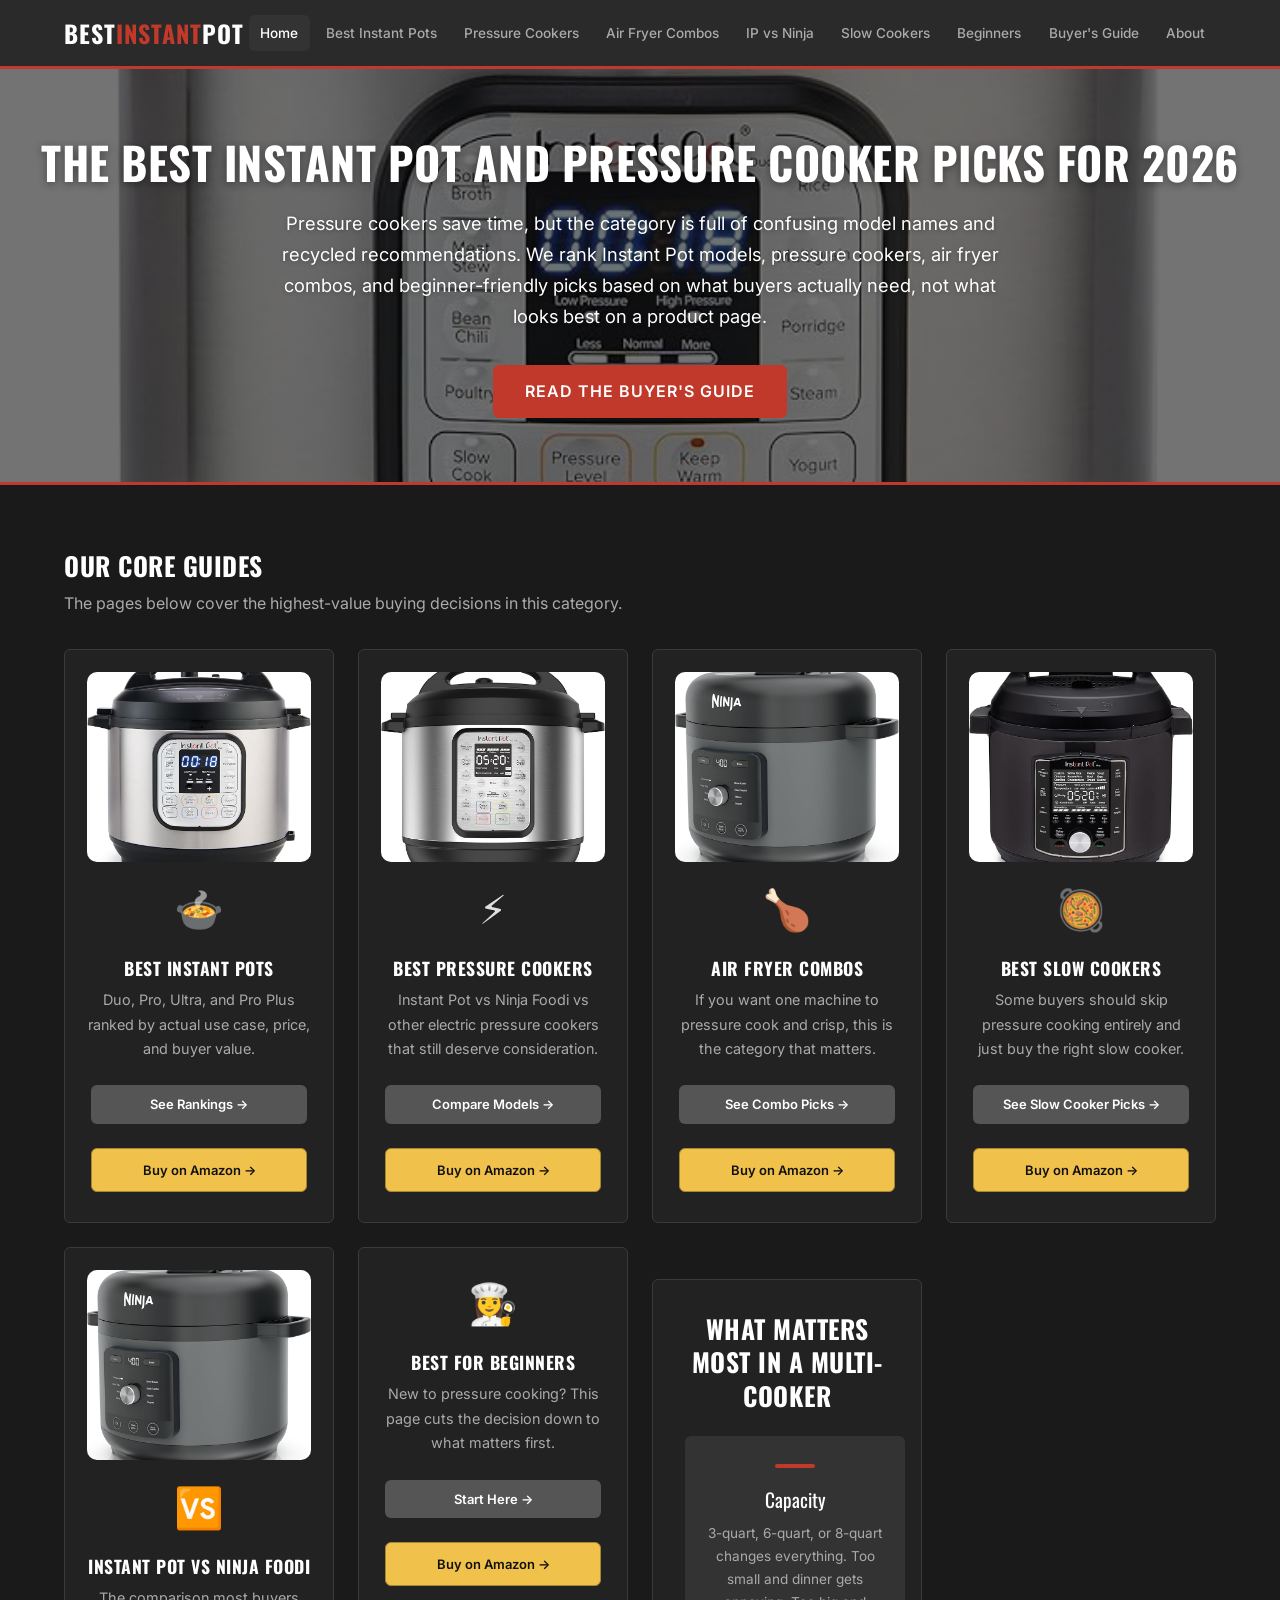
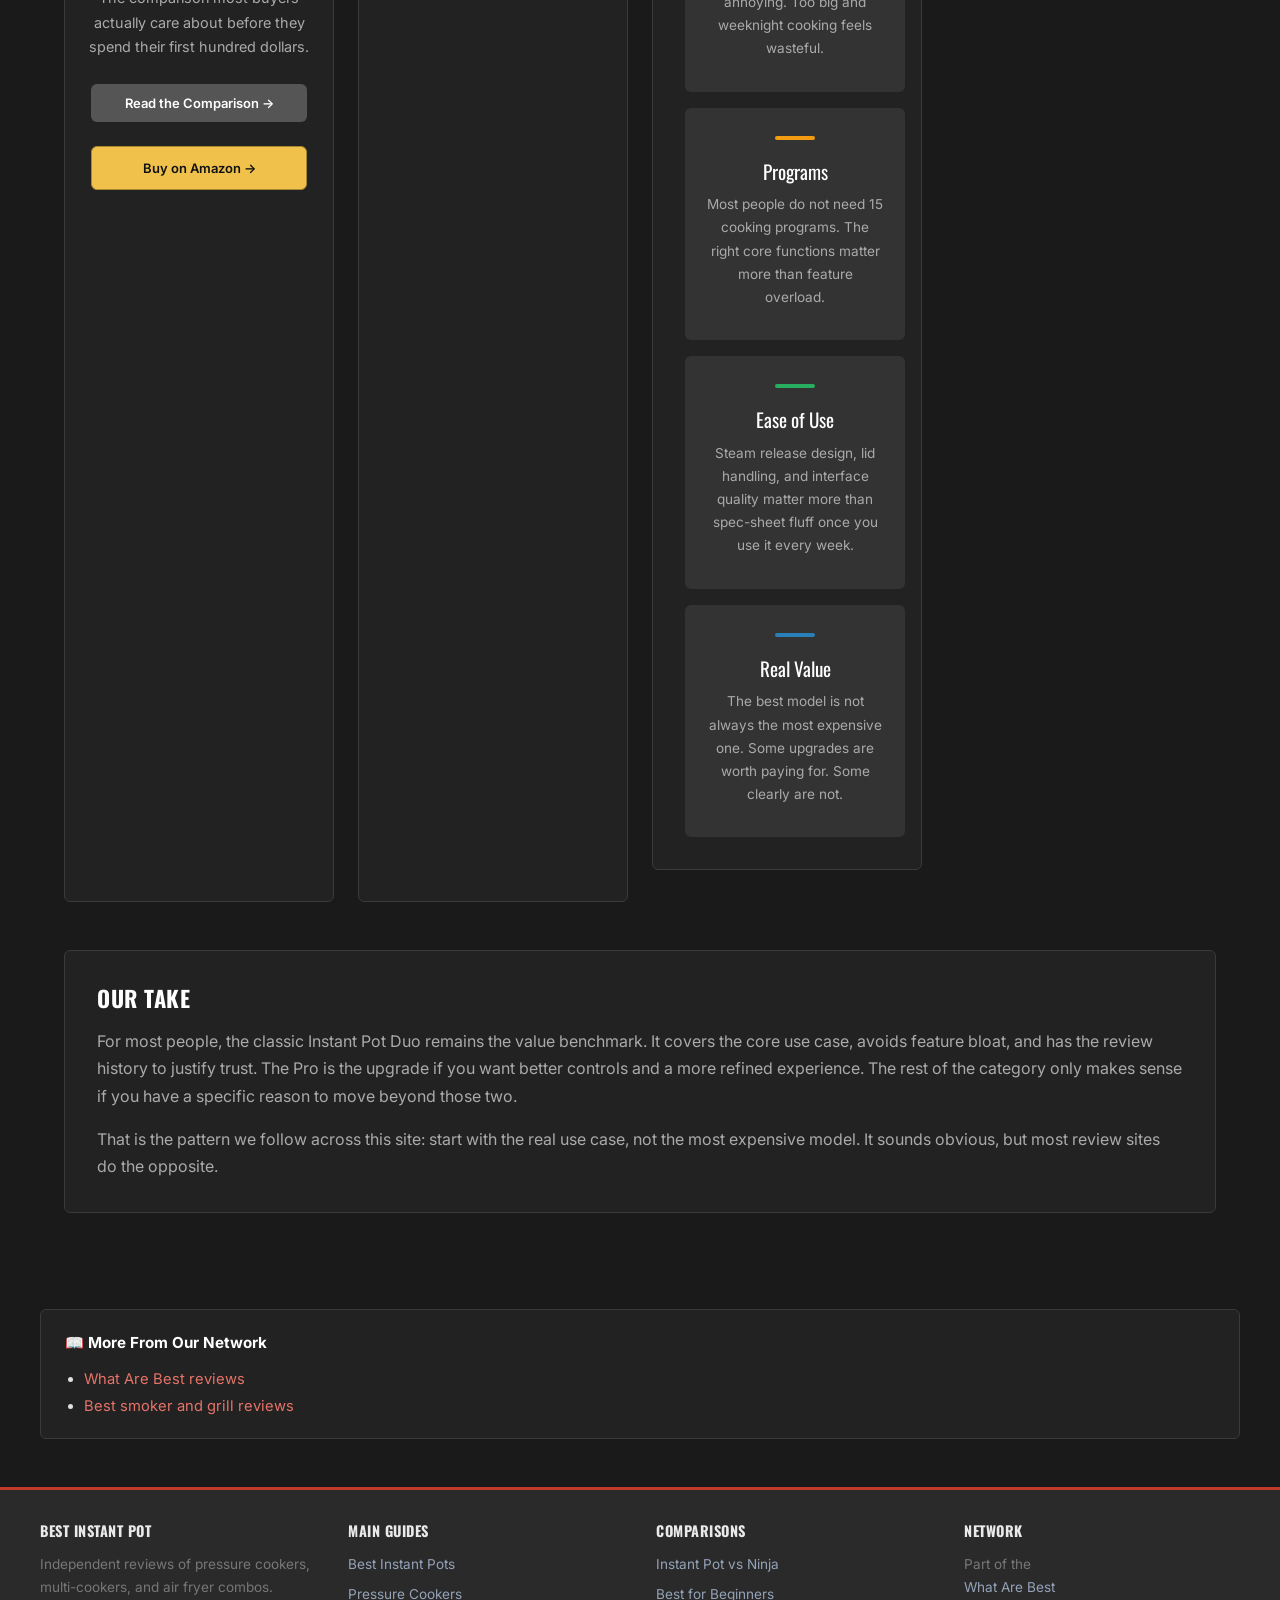
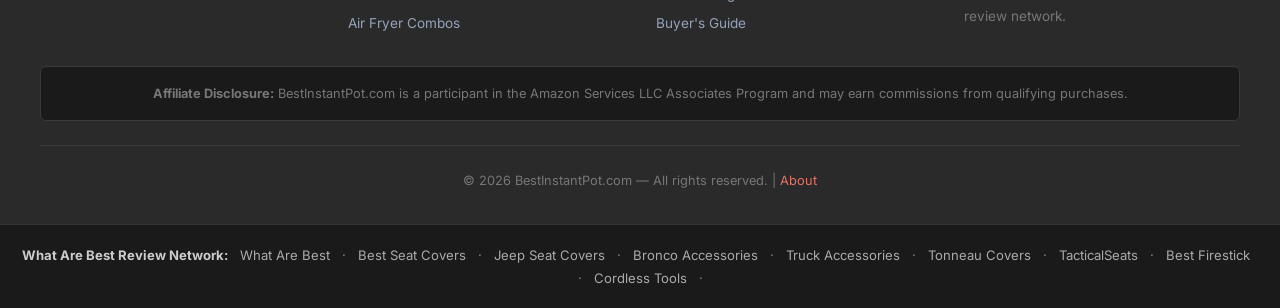
==== index.html @ 53dc8911 "Remove broken 404 product images - will re-add verified images" ====
<!DOCTYPE html>

<html lang="en">
<head>
<meta charset="utf-8"/>
<meta content="width=device-width,initial-scale=1.0" name="viewport"/>
<meta name="description" content="Best Instant Pots and multi-cookers ranked by size, features, and buyer fit. Duo, Pro, Ninja Foodi, air fryer combos, and beginner picks compared for 2026."/>
<title>Best Instant Pot 2026 — Multi-Cooker Rankings</title>
<link href="https://bestinstantpot.com/" rel="canonical"/>
<link href="https://fonts.googleapis.com" rel="preconnect"/>
<link href="https://fonts.googleapis.com/css2?family=Inter:wght@400;500;600;700&amp;family=Oswald:wght@400;500;600;700&amp;display=swap" rel="stylesheet"/>
<link href="css/style.css" rel="stylesheet"/>
<meta content="website" property="og:type"/>
<meta content="Best Instant Pot 2026 — Multi-Cooker Rankings" property="og:title"/>
<meta content="https://bestinstantpot.com/" property="og:url"/>
<meta content="bestinstantpot.com" property="og:site_name"/>
<meta content="Independent Instant Pot and pressure cooker reviews. Duo, Pro, Ultra, Ninja Foodi, air fryer combos, and beginner picks ranked with real buyer logic." property="og:description"/>
<meta content="summary" name="twitter:card"/>
<script type="application/ld+json">{"@context":"https://schema.org","@type":"WebSite","name":"Best Instant Pot","url":"https://bestinstantpot.com/","publisher":{"@type":"Organization","name":"What Are Best"},"description":"Independent Instant Pot and pressure cooker reviews and comparisons."}</script>
<style>
.cat-card img{width:100%;height:190px;object-fit:cover;border-radius:10px;margin-bottom:14px;display:block}
/* Buy Button Styles */
.buy-btn{display:inline-block;padding:12px 24px;border-radius:6px;font-weight:700;font-size:15px;text-decoration:none;text-align:center;transition:opacity .2s,transform .1s;margin:8px 4px;cursor:pointer}
.buy-btn:hover{opacity:.85;transform:translateY(-1px)}
.buy-btn-primary{background:#e8600a;color:#fff !important}
.buy-btn-amazon{background:#f0c14b;color:#111 !important;border:1px solid #a88734}
.buy-btn-store{background:#2563eb;color:#fff !important}
.buy-btn-bullstrap{background:#1a1a1a;color:#fff !important}
.card-buttons{display:flex;gap:8px;flex-wrap:wrap;margin-top:10px;align-items:center}
.card-buttons a{flex:1;min-width:120px;text-align:center;font-size:13px;padding:10px 12px}
</style><style>
/* === VISUAL OVERHAUL ENHANCEMENTS === */
html{scroll-behavior:smooth}
.hero{background:linear-gradient(rgba(0,0,0,0.55),rgba(0,0,0,0.55)),linear-gradient(135deg, #1a1a2e 0%, #16213e 100%) center/cover no-repeat!important;min-height:280px;display:flex;align-items:center;justify-content:center;flex-direction:column;color:#fff!important;position:relative}
.hero *{color:#fff!important}
.hero h1,.hero h2{text-shadow:0 2px 8px rgba(0,0,0,.4)}
.hero p{text-shadow:0 1px 4px rgba(0,0,0,.3)}
.stars{color:#F59E0B;font-size:1rem;letter-spacing:1px;margin-bottom:4px}
.stars .count{color:#64748b;font-size:.8rem;margin-left:4px;letter-spacing:0}
.pick-badge{display:inline-block;background:linear-gradient(135deg,#E8600A,#F59E0B);color:#fff;padding:4px 12px;border-radius:20px;font-size:.75rem;font-weight:700;text-transform:uppercase;letter-spacing:.5px;margin-bottom:8px}
.card,.cd{transition:transform .2s,box-shadow .2s!important}
.card:hover,.cd:hover{transform:translateY(-3px);box-shadow:0 8px 30px rgba(0,0,0,.12)!important}
.updated-badge{display:inline-block;background:#ECFDF5;color:#065F46;padding:4px 12px;border-radius:20px;font-size:.78rem;font-weight:600;margin:8px 0}
.back-to-top{position:fixed;bottom:24px;right:24px;background:#2563EB;color:#fff;width:44px;height:44px;border-radius:50%;display:flex;align-items:center;justify-content:center;font-size:1.2rem;text-decoration:none!important;box-shadow:0 4px 12px rgba(37,99,235,.4);opacity:0;transition:opacity .3s;z-index:999}
.back-to-top.visible{opacity:1}
header,nav{transition:box-shadow .3s}
header.scrolled,nav.scrolled{box-shadow:0 2px 20px rgba(0,0,0,.1)!important}
.footer-grid{display:grid;grid-template-columns:repeat(auto-fit,minmax(200px,1fr));gap:24px;text-align:left;margin-bottom:24px}
.footer-col h4{font-size:.9rem;margin-bottom:12px;opacity:.9}
.footer-col a{display:block;color:#94A3B8;font-size:.85rem;margin-bottom:6px;text-decoration:none}
.footer-col a:hover{color:#fff}
</style>
</head>
<body>
<header class="site-header">
<div class="header-inner">
<a class="logo" href="index.html">BEST<span>INSTANT</span>POT</a>
<button aria-expanded="false" aria-label="Toggle navigation" class="nav-toggle">☰</button>
<nav class="main-nav" role="navigation">
<ul>
<li><a href="index.html">Home</a></li>
<li><a href="best-instant-pots.html">Best Instant Pots</a></li>
<li><a href="best-pressure-cookers.html">Pressure Cookers</a></li>
<li><a href="instant-pot-air-fryer-combos.html">Air Fryer Combos</a></li>
<li><a href="instant-pot-vs-ninja-foodi.html">IP vs Ninja</a></li>
<li><a href="best-slow-cookers.html">Slow Cookers</a></li>
<li><a href="best-for-beginners.html">Beginners</a></li>
<li><a href="buyers-guide.html">Buyer's Guide</a></li>
<li><a href="about.html">About</a></li>
</ul>
</nav>
</div>
</header>
<section class="hero" style="background:linear-gradient(rgba(0,0,0,0.55),rgba(0,0,0,0.55)),url('images/instantpot-hero.jpg') center/cover no-repeat!important;">
<h1>The Best <span>Instant Pot</span> and Pressure Cooker Picks for 2026</h1>
<p>Pressure cookers save time, but the category is full of confusing model names and recycled recommendations. We rank Instant Pot models, pressure cookers, air fryer combos, and beginner-friendly picks based on what buyers actually need, not what looks best on a product page.</p>
<a class="hero-cta" href="buyers-guide.html">Read the Buyer's Guide</a>
</section>
<div class="container">
<h2 style="color:var(--white);margin:2rem 0 .5rem;font-family:var(--font-heading);text-transform:uppercase;font-size:1.6rem">Our Core Guides</h2>
<p style="color:var(--text-secondary);margin-bottom:1.5rem">The pages below cover the highest-value buying decisions in this category.</p>
<div class="category-grid">
<div class="cat-card">
<img src="images/instant-pot.jpg" alt="Instant Pot multi-cooker for comparing the best Instant Pot models" loading="lazy">
<div class="icon">🍲</div>
<h3>Best Instant Pots</h3>
<p>Duo, Pro, Ultra, and Pro Plus ranked by actual use case, price, and buyer value.</p>
<div class="card-buttons"><a class="buy-btn buy-btn-store" href="best-instant-pots.html" style="background:#555;font-size:13px;padding:8px 12px">See Rankings →</a><a class="buy-btn buy-btn-amazon" href="https://www.amazon.com/s?k=Best+Instant+Pots&amp;tag=brazenprodu01-20" rel="nofollow noopener" target="_blank">Buy on Amazon →</a></div>
</div>
<div class="cat-card">
<img src="images/pressure-cooker.jpg" alt="Electric pressure cooker options beyond the standard Instant Pot lineup" loading="lazy">
<div class="icon">⚡</div>
<h3>Best Pressure Cookers</h3>
<p>Instant Pot vs Ninja Foodi vs other electric pressure cookers that still deserve consideration.</p>
<div class="card-buttons"><a class="buy-btn buy-btn-store" href="best-pressure-cookers.html" style="background:#555;font-size:13px;padding:8px 12px">Compare Models →</a><a class="buy-btn buy-btn-amazon" href="https://www.amazon.com/s?k=Best+Pressure+Cookers&amp;tag=brazenprodu01-20" rel="nofollow noopener" target="_blank">Buy on Amazon →</a></div>
</div>
<div class="cat-card">
<img src="images/kitchen-comparison.jpg" alt="Air fryer and pressure cooker combo appliance in a home kitchen" loading="lazy">
<div class="icon">🍗</div>
<h3>Air Fryer Combos</h3>
<p>If you want one machine to pressure cook and crisp, this is the category that matters.</p>
<div class="card-buttons"><a class="buy-btn buy-btn-store" href="instant-pot-air-fryer-combos.html" style="background:#555;font-size:13px;padding:8px 12px">See Combo Picks →</a><a class="buy-btn buy-btn-amazon" href="https://www.amazon.com/s?k=Air+Fryer+Combos&amp;tag=brazenprodu01-20" rel="nofollow noopener" target="_blank">Buy on Amazon →</a></div>
</div>
<div class="cat-card">
<img src="images/slow-cooker.jpg" alt="Slow cooker for buyers comparing crock pots and multi-cookers" loading="lazy">
<div class="icon">🥘</div>
<h3>Best Slow Cookers</h3>
<p>Some buyers should skip pressure cooking entirely and just buy the right slow cooker.</p>
<div class="card-buttons"><a class="buy-btn buy-btn-store" href="best-slow-cookers.html" style="background:#555;font-size:13px;padding:8px 12px">See Slow Cooker Picks →</a><a class="buy-btn buy-btn-amazon" href="https://www.amazon.com/s?k=Best+Slow+Cookers&amp;tag=brazenprodu01-20" rel="nofollow noopener" target="_blank">Buy on Amazon →</a></div>
</div>
<div class="cat-card">
<img src="images/kitchen-comparison.jpg" alt="Instant Pot vs Ninja Foodi comparison for first-time multi-cooker buyers" loading="lazy">
<div class="icon">🆚</div>
<h3>Instant Pot vs Ninja Foodi</h3>
<p>The comparison most buyers actually care about before they spend their first hundred dollars.</p>
<div class="card-buttons"><a class="buy-btn buy-btn-store" href="instant-pot-vs-ninja-foodi.html" style="background:#555;font-size:13px;padding:8px 12px">Read the Comparison →</a><a class="buy-btn buy-btn-amazon" href="https://www.amazon.com/dp/B07S85TPLG?tag=brazenprodu01-20" rel="nofollow noopener" target="_blank">Buy on Amazon →</a></div>
</div>
<div class="cat-card">
<div class="icon">👩‍🍳</div>
<h3>Best for Beginners</h3>
<p>New to pressure cooking? This page cuts the decision down to what matters first.</p>
<div class="card-buttons"><a class="buy-btn buy-btn-store" href="best-for-beginners.html" style="background:#555;font-size:13px;padding:8px 12px">Start Here →</a><a class="buy-btn buy-btn-amazon" href="https://www.amazon.com/s?k=Best+for+Beginners&amp;tag=brazenprodu01-20" rel="nofollow noopener" target="_blank">Buy on Amazon →</a></div>
</div>

<section class="brand-section">
<h2 style="color:var(--white);text-align:center;margin-bottom:1.5rem;font-size:1.6rem">What Matters Most in a Multi-Cooker</h2>
<div class="brand-grid">
<div class="brand-card">
<div class="brand-color" style="background:#c0392b"></div>
<div class="brand-name">Capacity</div>
<p>3-quart, 6-quart, or 8-quart changes everything. Too small and dinner gets annoying. Too big and weeknight cooking feels wasteful.</p>
<div class="card-buttons"></div></div>
<div class="brand-card">
<div class="brand-color" style="background:#f39c12"></div>
<div class="brand-name">Programs</div>
<p>Most people do not need 15 cooking programs. The right core functions matter more than feature overload.</p>
<div class="card-buttons"></div></div>
<div class="brand-card">
<div class="brand-color" style="background:#27ae60"></div>
<div class="brand-name">Ease of Use</div>
<p>Steam release design, lid handling, and interface quality matter more than spec-sheet fluff once you use it every week.</p>
<div class="card-buttons"></div></div>
<div class="brand-card">
<div class="brand-color" style="background:#2980b9"></div>
<div class="brand-name">Real Value</div>
<p>The best model is not always the most expensive one. Some upgrades are worth paying for. Some clearly are not.</p>
<div class="card-buttons"></div></div>
</div>
</section></div>
<section class="brand-section" style="margin-top:3rem">
<h2 style="color:var(--white);margin-bottom:1rem;font-size:1.4rem">Our Take</h2>
<p style="color:var(--text-secondary);margin-bottom:1rem">For most people, the classic Instant Pot Duo remains the value benchmark. It covers the core use case, avoids feature bloat, and has the review history to justify trust. The Pro is the upgrade if you want better controls and a more refined experience. The rest of the category only makes sense if you have a specific reason to move beyond those two.</p>
<p style="color:var(--text-secondary)">That is the pattern we follow across this site: start with the real use case, not the most expensive model. It sounds obvious, but most review sites do the opposite.</p>
</section>
</div>
<div class="cross-links-box">
<strong>📖 More From Our Network</strong>
<ul>
<li><a href="https://whatarebest.com">What Are Best reviews</a></li>
<li><a href="https://bestsmokergrill.com">Best smoker and grill reviews</a></li>
</ul>
</div>
<footer class="site-footer">
<div class="footer-inner">
<div class="footer-col">
<h4>Best Instant Pot</h4>
<p>Independent reviews of pressure cookers, multi-cookers, and air fryer combos.</p>
</div>
<div class="footer-col">
<h4>Main Guides</h4>
<ul>
<li><a href="best-instant-pots.html">Best Instant Pots</a></li>
<li><a href="best-pressure-cookers.html">Pressure Cookers</a></li>
<li><a href="instant-pot-air-fryer-combos.html">Air Fryer Combos</a></li>
</ul>
</div>
<div class="footer-col">
<h4>Comparisons</h4>
<ul>
<li><a href="instant-pot-vs-ninja-foodi.html">Instant Pot vs Ninja</a></li>
<li><a href="best-for-beginners.html">Best for Beginners</a></li>
<li><a href="buyers-guide.html">Buyer's Guide</a></li>
</ul>
</div>
<div class="footer-col">
<h4>Network</h4>
<p>Part of the <a href="https://www.whatarebest.com" rel="noopener" target="_blank">What Are Best</a> review network.</p>
</div>
</div>
<div class="affiliate-disclosure">
<p><strong>Affiliate Disclosure:</strong> BestInstantPot.com is a participant in the Amazon Services LLC Associates Program and may earn commissions from qualifying purchases.</p>
</div>
<div class="footer-bottom">
<p>© 2026 BestInstantPot.com — All rights reserved. | <a href="about.html">About</a></p>
</div>
</footer>
<div class="network-links"><strong>What Are Best Review Network:</strong>
<a href="https://whatarebest.com">What Are Best</a> ·
  <a href="https://bestseatcover.com">Best Seat Covers</a> ·
  <a href="https://jeepseatcover.com">Jeep Seat Covers</a> ·
  <a href="https://bestbroncoaccessories.com">Bronco Accessories</a> ·
  <a href="https://besttruckaccessories.com">Truck Accessories</a> ·
  <a href="https://besttonneaucovers.com">Tonneau Covers</a> ·
  <a href="https://tacticalseats.com">TacticalSeats</a> ·
  <a href="https://bestfirestick.com">Best Firestick</a> ·
  <a href="https://bestcordlesstools.com">Cordless Tools</a> ·
</div>
<script src="js/main.js"></script>

<a href="#" class="back-to-top" id="btt" aria-label="Back to top">↑</a>
<script>
(function(){var b=document.getElementById('btt'),h=document.querySelector('header,nav');
window.addEventListener('scroll',function(){b.classList.toggle('visible',window.scrollY>400);if(h)h.classList.toggle('scrolled',window.scrollY>50)});
b.addEventListener('click',function(e){e.preventDefault();window.scrollTo({top:0,behavior:'smooth'})})})();
</script>

</body>
</html>
---- css/style.css ----
/* ===== RESET & BASE ===== */
*,*::before,*::after{box-sizing:border-box;margin:0;padding:0}
:root{
  --charcoal:#1a1a1a;
  --charcoal-light:#2a2a2a;
  --charcoal-mid:#333;
  --accent:#c0392b;
  --accent-dark:#a93226;
  --accent-light:#e57368;
  --accent-yellow:#f39c12;
  --text-primary:#e0e0e0;
  --text-secondary:#aaa;
  --text-muted:#777;
  --white:#fff;
  --border-color:#3a3a3a;
  --card-bg:#222;
  --font-main:'Inter',system-ui,-apple-system,sans-serif;
  --font-heading:'Oswald',system-ui,sans-serif;
  --max-width:1200px;
  --radius:6px;
}
html{scroll-behavior:smooth;font-size:16px}
body{font-family:var(--font-main);background:var(--charcoal);color:var(--text-primary);line-height:1.7;-webkit-font-smoothing:antialiased}
a{color:var(--accent-light);text-decoration:none;transition:color .2s}
a:hover{color:var(--accent-yellow)}
img{max-width:100%;height:auto;display:block}
h1,h2,h3,h4,h5{font-family:var(--font-heading);text-transform:uppercase;letter-spacing:.5px;line-height:1.3}
.site-header{background:var(--charcoal-light);border-bottom:3px solid var(--accent);position:sticky;top:0;z-index:1000;backdrop-filter:blur(10px)}
.header-inner{max-width:var(--max-width);margin:0 auto;padding:.8rem 1.5rem;display:flex;align-items:center;justify-content:space-between}
.logo{font-family:var(--font-heading);font-size:1.5rem;color:var(--white);font-weight:700;letter-spacing:1px}
.logo span{color:var(--accent)}
.nav-toggle{display:none;background:none;border:none;color:var(--white);font-size:1.5rem;cursor:pointer}
.main-nav ul{list-style:none;display:flex;gap:.3rem;flex-wrap:wrap}
.main-nav a{display:block;padding:.4rem .7rem;color:var(--text-secondary);font-size:.85rem;font-weight:500;border-radius:var(--radius);transition:all .2s}
.main-nav a:hover,.main-nav a.active{color:var(--white);background:var(--charcoal-mid)}
.hero{background:linear-gradient(135deg,var(--charcoal) 0%,#2a1f1c 50%,var(--charcoal-light) 100%);padding:4rem 1.5rem;text-align:center;border-bottom:3px solid var(--accent)}
.hero h1{font-size:2.8rem;color:var(--white);margin-bottom:1rem}
.hero h1 span{color:var(--accent)}
.hero p{font-size:1.15rem;color:var(--text-secondary);max-width:760px;margin:0 auto 2rem}
.hero-cta{display:inline-block;background:var(--accent);color:var(--white);padding:.8rem 2rem;border-radius:var(--radius);font-weight:600;font-size:1rem;transition:all .2s;text-transform:uppercase;letter-spacing:1px}
.hero-cta:hover{background:var(--accent-dark);color:var(--white);transform:translateY(-2px);box-shadow:0 4px 15px rgba(192,57,43,.4)}
.page-hero{background:linear-gradient(135deg,var(--charcoal) 0%,#2a1f1c 100%);padding:3rem 1.5rem;text-align:center;border-bottom:3px solid var(--accent)}
.page-hero h1{font-size:2.2rem;color:var(--white);margin-bottom:.5rem}
.page-hero .subtitle{color:var(--text-secondary);font-size:1.05rem}
.breadcrumbs{max-width:var(--max-width);margin:0 auto;padding:.8rem 1.5rem;font-size:.82rem;color:var(--text-muted)}
.breadcrumbs a{color:var(--text-secondary)}
.breadcrumbs a:hover{color:var(--accent-light)}
.container{max-width:var(--max-width);margin:0 auto;padding:2rem 1.5rem}
.content-grid{display:grid;grid-template-columns:1fr 300px;gap:2.5rem;align-items:start}
.article-content{min-width:0}
.article-content h2{font-size:1.6rem;color:var(--white);margin:2rem 0 1rem;padding-bottom:.5rem;border-bottom:2px solid var(--accent)}
.article-content h3{font-size:1.2rem;color:var(--accent-light);margin:1.5rem 0 .7rem}
.article-content p{margin-bottom:1rem;color:var(--text-primary)}
.article-content ul,.article-content ol{margin:0 0 1rem 1.5rem;color:var(--text-primary)}
.article-content li{margin-bottom:.4rem}
.product-card,.cat-card,.sidebar .widget,.brand-section{background:var(--card-bg);border:1px solid var(--border-color);border-radius:var(--radius)}
.product-card{padding:1.5rem;margin-bottom:1.5rem;transition:border-color .2s,transform .2s}
.product-card:hover{border-color:var(--accent);transform:translateY(-2px)}
.product-card .card-badge{display:inline-block;background:var(--accent);color:var(--white);font-size:.75rem;font-weight:700;padding:.2rem .6rem;border-radius:3px;margin-bottom:.8rem;text-transform:uppercase;letter-spacing:.5px}
.product-card h3{font-size:1.25rem;color:var(--white);margin-bottom:.5rem;font-family:var(--font-heading)}
.product-card .rating{color:var(--accent-yellow);font-size:.9rem;margin-bottom:.5rem}
.product-card .price,.product-card .specs{font-size:.95rem;color:var(--accent-light);font-weight:700;margin-bottom:.5rem}
.product-card p{font-size:.95rem;color:var(--text-secondary);margin-bottom:1rem}
.btn-amazon,.btn{display:inline-block;background:var(--accent);color:var(--white);padding:.55rem 1.2rem;border-radius:var(--radius);font-weight:600;font-size:.85rem;transition:all .2s}
.btn-amazon:hover,.btn:hover{background:var(--accent-dark);color:var(--white)}
.category-grid{display:grid;grid-template-columns:repeat(auto-fill,minmax(220px,1fr));gap:1.5rem;margin:2rem 0}
.cat-card{padding:1.4rem;text-align:center;transition:all .2s}
.cat-card:hover{border-color:var(--accent);transform:translateY(-3px);box-shadow:0 8px 25px rgba(0,0,0,.3)}
.cat-card .icon{font-size:2.5rem;margin-bottom:.8rem}
.cat-card h3{font-size:1.1rem;color:var(--white);margin-bottom:.5rem}
.cat-card p{font-size:.9rem;color:var(--text-secondary);margin-bottom:1rem}
.cat-card a{color:var(--accent-light);font-weight:600;font-size:.9rem}
.comparison-table{width:100%;border-collapse:collapse;margin:1.5rem 0;font-size:.9rem}
.comparison-table th{background:var(--accent);color:var(--white);padding:.7rem;text-align:left;font-family:var(--font-heading);text-transform:uppercase;font-size:.8rem;letter-spacing:.5px}
.comparison-table td{padding:.7rem;border-bottom:1px solid var(--border-color);color:var(--text-primary)}
.comparison-table tr:hover td{background:var(--charcoal-mid)}
.sidebar .widget{padding:1.3rem;margin-bottom:1.5rem}
.sidebar .widget h4{font-family:var(--font-heading);color:var(--white);font-size:1rem;margin-bottom:.8rem;padding-bottom:.4rem;border-bottom:2px solid var(--accent)}
.sidebar .widget ul{list-style:none}.sidebar .widget li{margin-bottom:.5rem}.sidebar .widget a{color:var(--text-secondary);font-size:.9rem}.sidebar .widget a:hover{color:var(--accent-light)}
.brand-section{padding:2rem;margin:2rem 0}
.brand-grid{display:grid;grid-template-columns:repeat(auto-fill,minmax(220px,1fr));gap:1rem}
.brand-card{background:var(--charcoal-mid);border-radius:var(--radius);padding:1.2rem;text-align:center;border:2px solid transparent;transition:all .2s}
.brand-card:hover{border-color:var(--accent)}
.brand-card .brand-name{font-family:var(--font-heading);font-size:1.2rem;color:var(--white);margin-bottom:.3rem}
.brand-card .brand-color{display:inline-block;width:40px;height:4px;border-radius:2px;margin-bottom:.5rem}
.brand-card p{font-size:.85rem;color:var(--text-secondary)}
.verdict-box{background:linear-gradient(135deg,var(--charcoal-mid),var(--card-bg));border:2px solid var(--accent);border-radius:var(--radius);padding:1.5rem;margin:1.5rem 0}
.verdict-box h3{color:var(--accent-yellow);margin-bottom:.5rem}
.site-footer{background:var(--charcoal-light);border-top:3px solid var(--accent);padding:2rem 1.5rem;margin-top:3rem}
.footer-inner{max-width:var(--max-width);margin:0 auto;display:grid;grid-template-columns:repeat(auto-fit,minmax(250px,1fr));gap:2rem}
.footer-col h4{font-family:var(--font-heading);color:var(--white);margin-bottom:.8rem;font-size:.95rem}
.footer-col p,.footer-col a{font-size:.85rem;color:var(--text-muted)}
.footer-col ul{list-style:none}.footer-col li{margin-bottom:.4rem}.footer-col a:hover{color:var(--accent-light)}
.affiliate-disclosure{background:var(--charcoal);border:1px solid var(--border-color);border-radius:var(--radius);padding:1rem;margin-top:1.5rem;max-width:var(--max-width);margin-left:auto;margin-right:auto}
.affiliate-disclosure p{font-size:.8rem;color:var(--text-muted);text-align:center}
.footer-bottom{text-align:center;padding-top:1.5rem;margin-top:1.5rem;border-top:1px solid var(--border-color);max-width:var(--max-width);margin-left:auto;margin-right:auto}
.footer-bottom p{font-size:.8rem;color:var(--text-muted)}
/* ===== PROS/CONS ===== */
.pros-cons{display:grid;grid-template-columns:1fr 1fr;gap:1rem;margin:1rem 0}
.pros,.cons{padding:1rem;border-radius:var(--radius)}
.pros{background:rgba(39,174,96,.1);border:1px solid rgba(39,174,96,.3)}
.cons{background:rgba(192,57,43,.1);border:1px solid rgba(192,57,43,.3)}
.pros h4{color:#27ae60;margin-bottom:.5rem}
.cons h4{color:var(--accent-light);margin-bottom:.5rem}
.pros li,.cons li{font-size:.9rem;margin-bottom:.3rem}
.pros ul,.cons ul{list-style:none;padding:0;margin:0}

/* ===== CROSS-LINKS BOX ===== */
.cross-links-box{background:var(--card-bg);border:1px solid var(--border-color);border-radius:var(--radius);padding:1.2rem 1.5rem;margin:2rem auto;max-width:var(--max-width)}
.cross-links-box strong{font-size:.95rem;color:var(--white)}
.cross-links-box ul{margin:.6rem 0 0 1.2rem;font-size:.92rem;line-height:1.8;list-style:disc}
.cross-links-box a{color:var(--accent-light)}
.cross-links-box a:hover{color:var(--accent-yellow)}

.network-links{background:#1a1a1a;padding:1.2rem;text-align:center;font-size:.82rem;color:#888;border-top:1px solid #333}
.network-links strong{color:#ccc}.network-links a{color:#aaa;margin:0 .5rem}
@media(max-width:900px){.content-grid{grid-template-columns:1fr}.sidebar{order:-1}.pros-cons{grid-template-columns:1fr}}
@media(max-width:768px){.nav-toggle{display:block}.main-nav{display:none;position:absolute;top:100%;left:0;right:0;background:var(--charcoal-light);border-bottom:3px solid var(--accent);padding:1rem}.main-nav.open{display:block}.main-nav ul{flex-direction:column;gap:0}.main-nav a{padding:.7rem 1rem;border-radius:0;border-bottom:1px solid var(--border-color)}.hero h1{font-size:1.8rem}.page-hero h1{font-size:1.6rem}.header-inner{position:relative}.category-grid,.brand-grid{grid-template-columns:1fr}.comparison-table{font-size:.8rem}.comparison-table th,.comparison-table td{padding:.5rem}}


/* Buy Button Styles */
.buy-btn{display:inline-block;padding:12px 24px;border-radius:6px;font-weight:700;font-size:15px;text-decoration:none;text-align:center;transition:opacity .2s,transform .1s;margin:8px 4px;cursor:pointer}
.buy-btn:hover{opacity:.85;transform:translateY(-1px)}
.buy-btn-primary{background:#e8600a;color:#fff !important}
.buy-btn-amazon{background:#f0c14b;color:#111 !important;border:1px solid #a88734}
.buy-btn-store{background:#2563eb;color:#fff !important}
.buy-btn-bullstrap{background:#1a1a1a;color:#fff !important}
.card-buttons{display:flex;gap:8px;flex-wrap:wrap;margin-top:10px;align-items:center}
.card-buttons a{flex:1;min-width:120px;text-align:center;font-size:13px;padding:10px 12px}
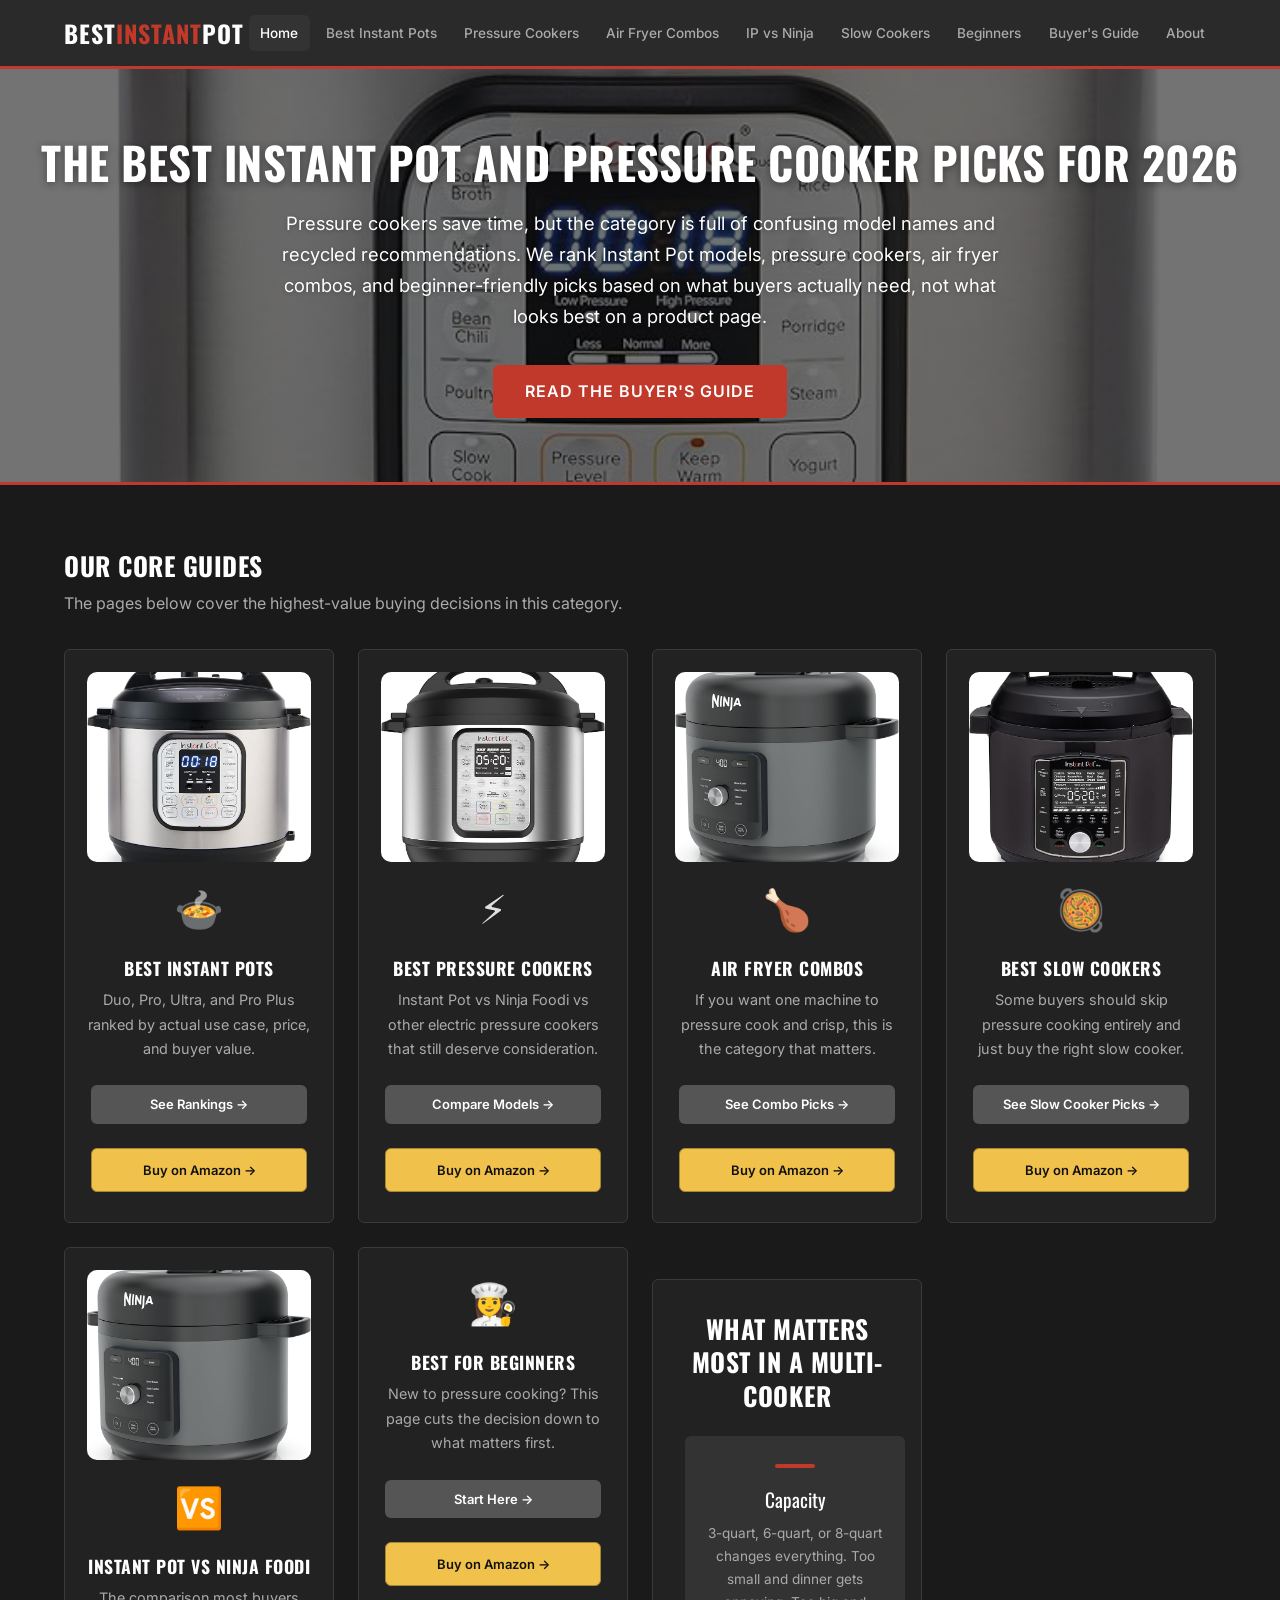
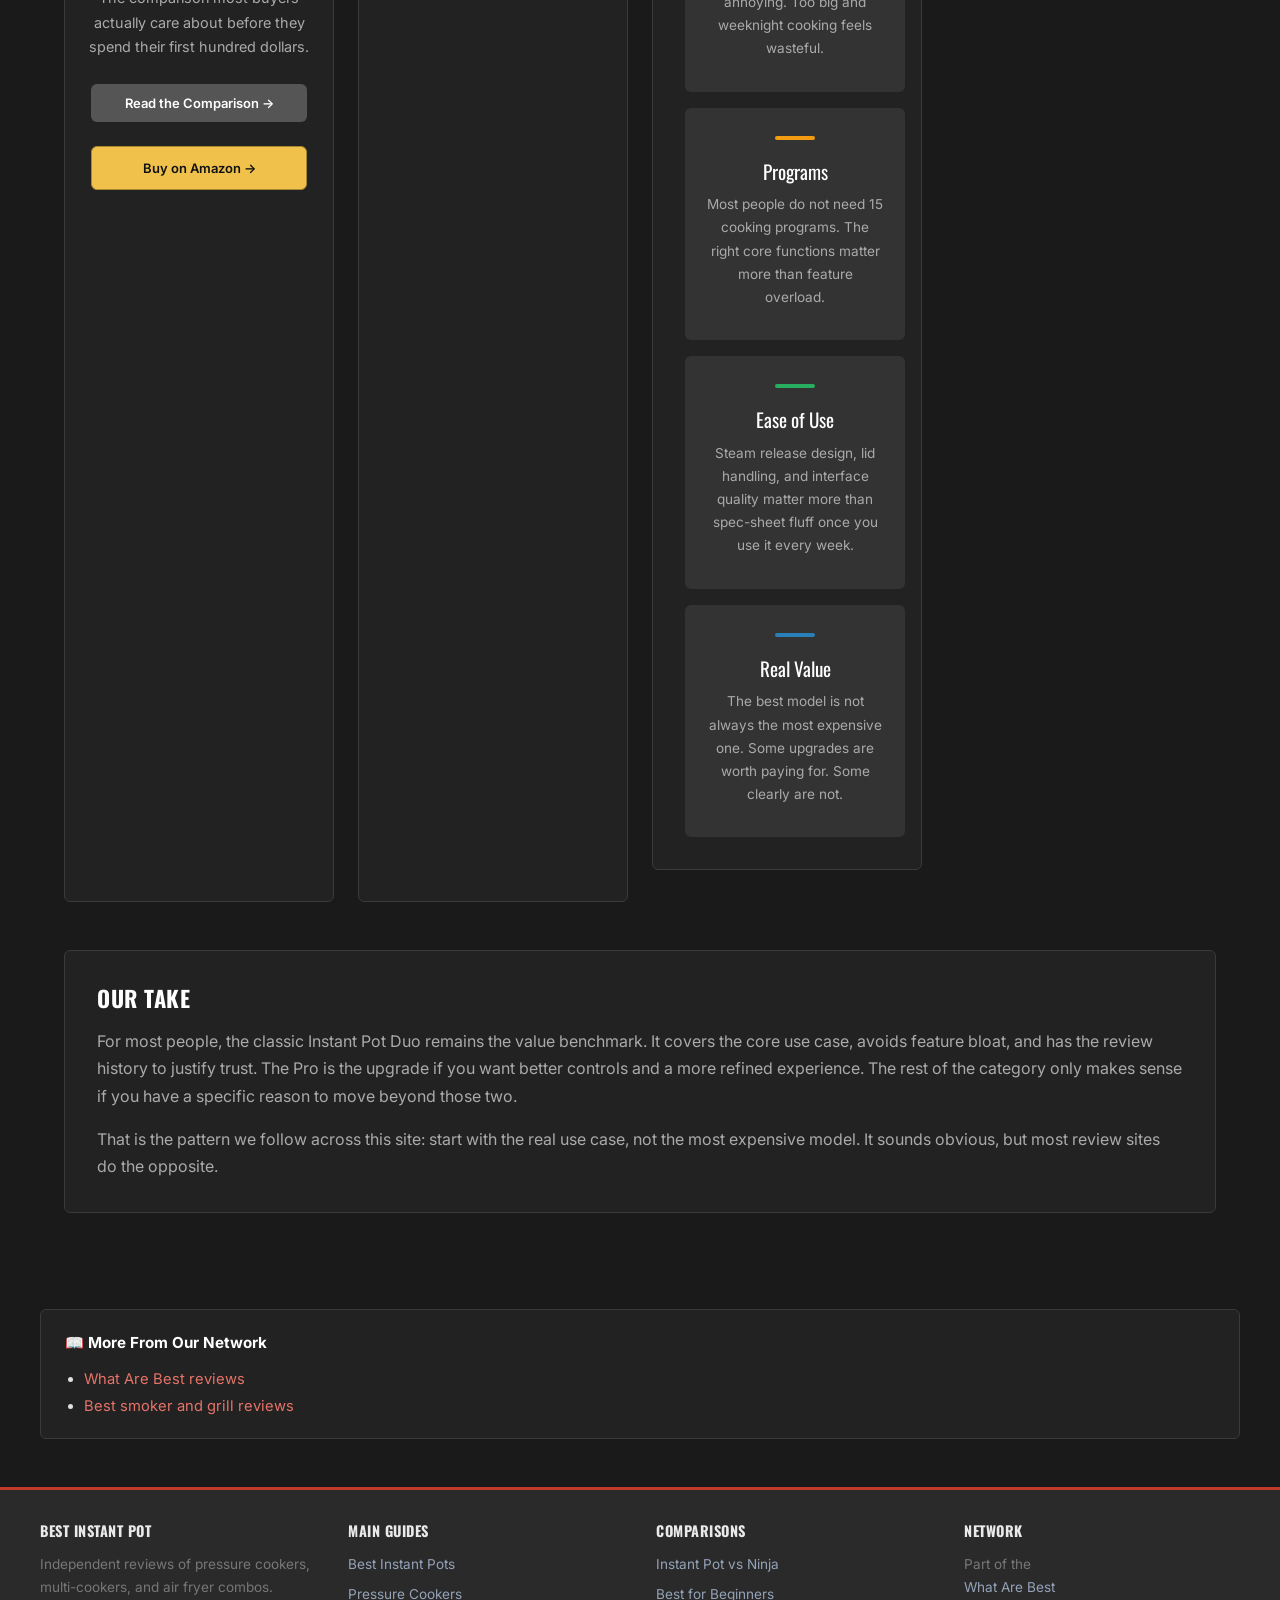
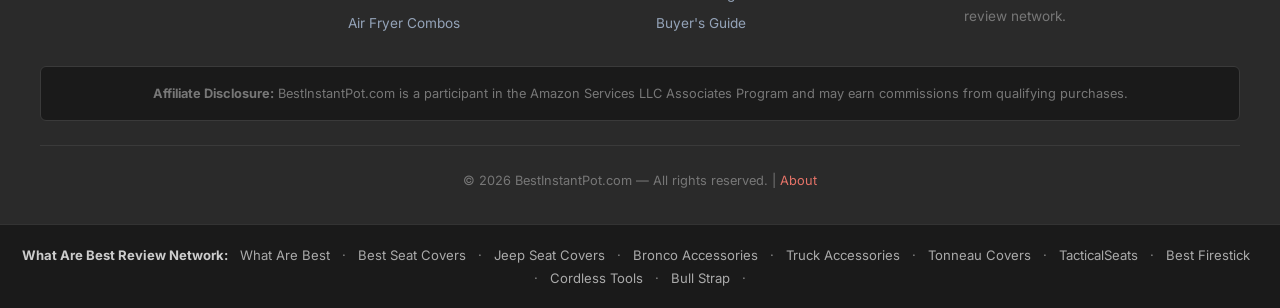
==== commit 97dbdc82: "Add Bull Strap backlink" ====
--- a/index.html
+++ b/index.html
@@ -204,6 +204,8 @@
   <a href="https://tacticalseats.com">TacticalSeats</a> ·
   <a href="https://bestfirestick.com">Best Firestick</a> ·
   <a href="https://bestcordlesstools.com">Cordless Tools</a> ·
+
+  <a href="https://bullstrap.com">Bull Strap</a> ·
 </div>
 <script src="js/main.js"></script>
 
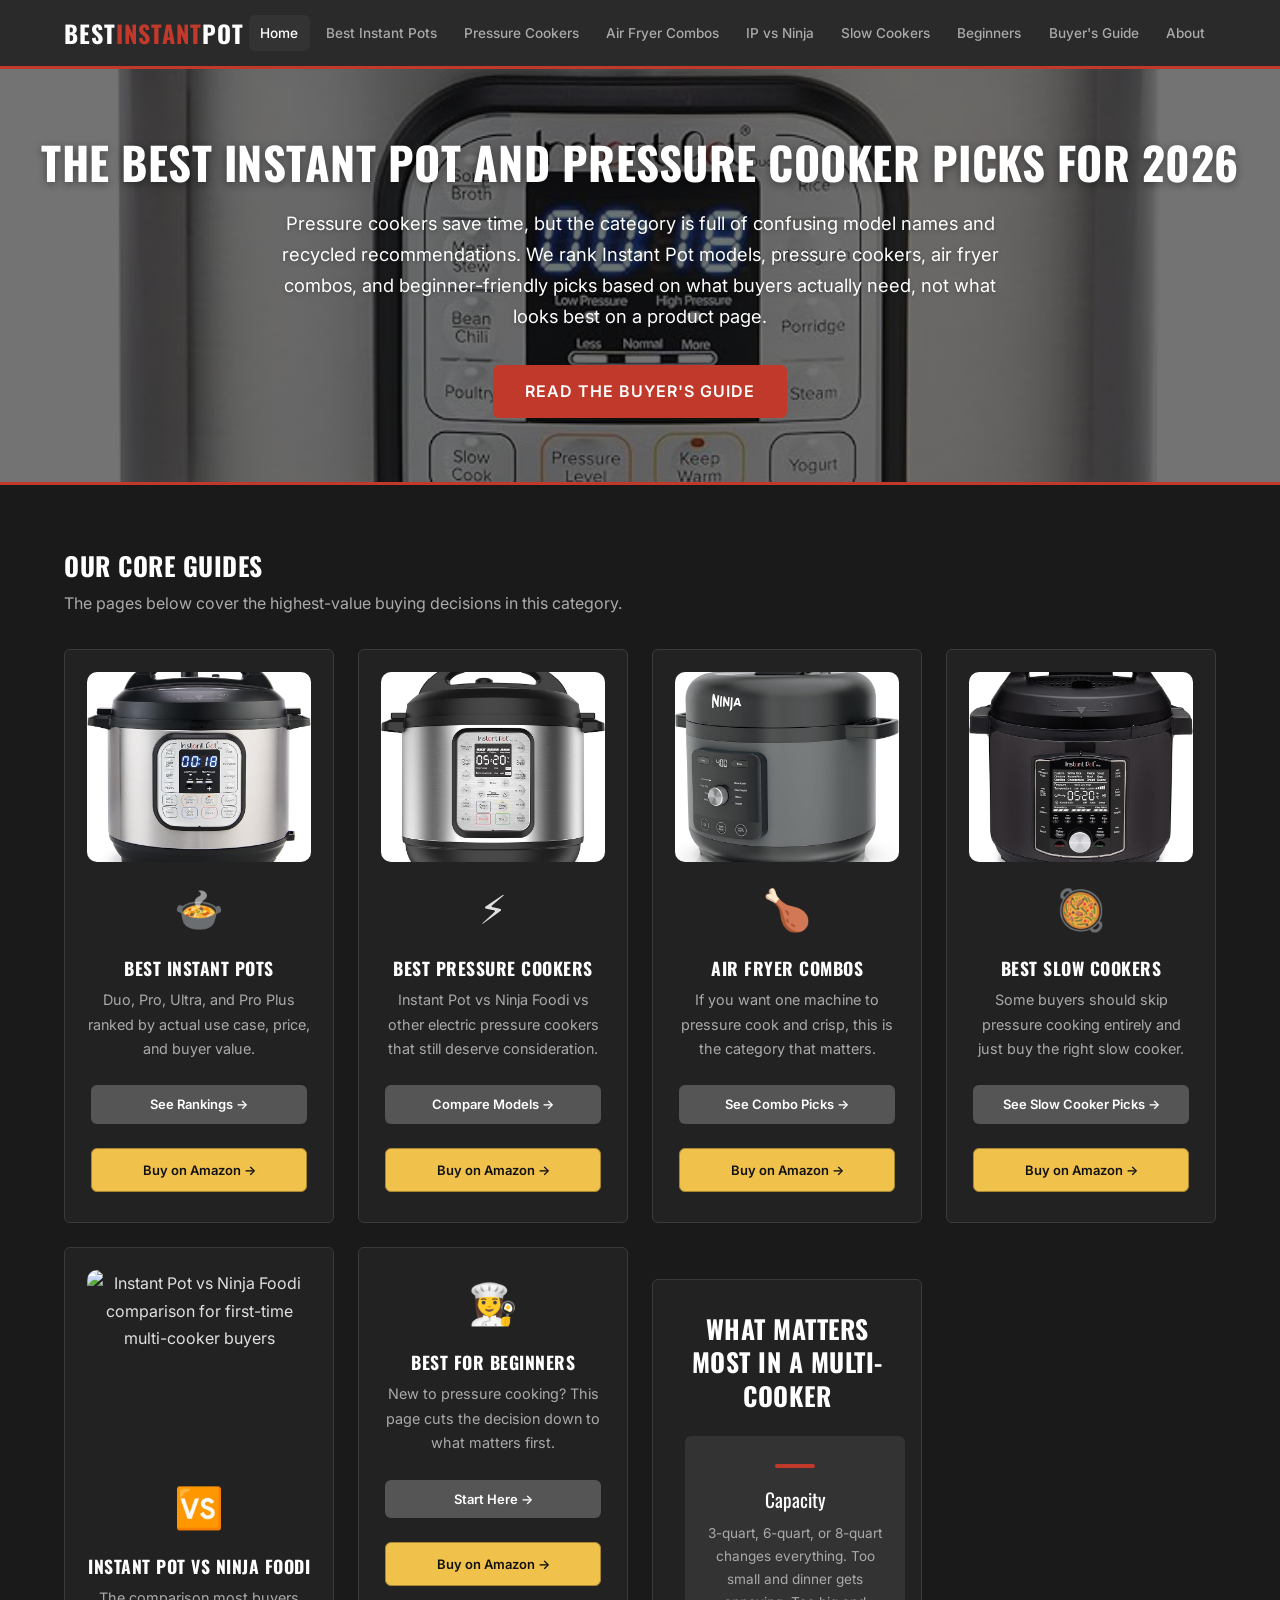
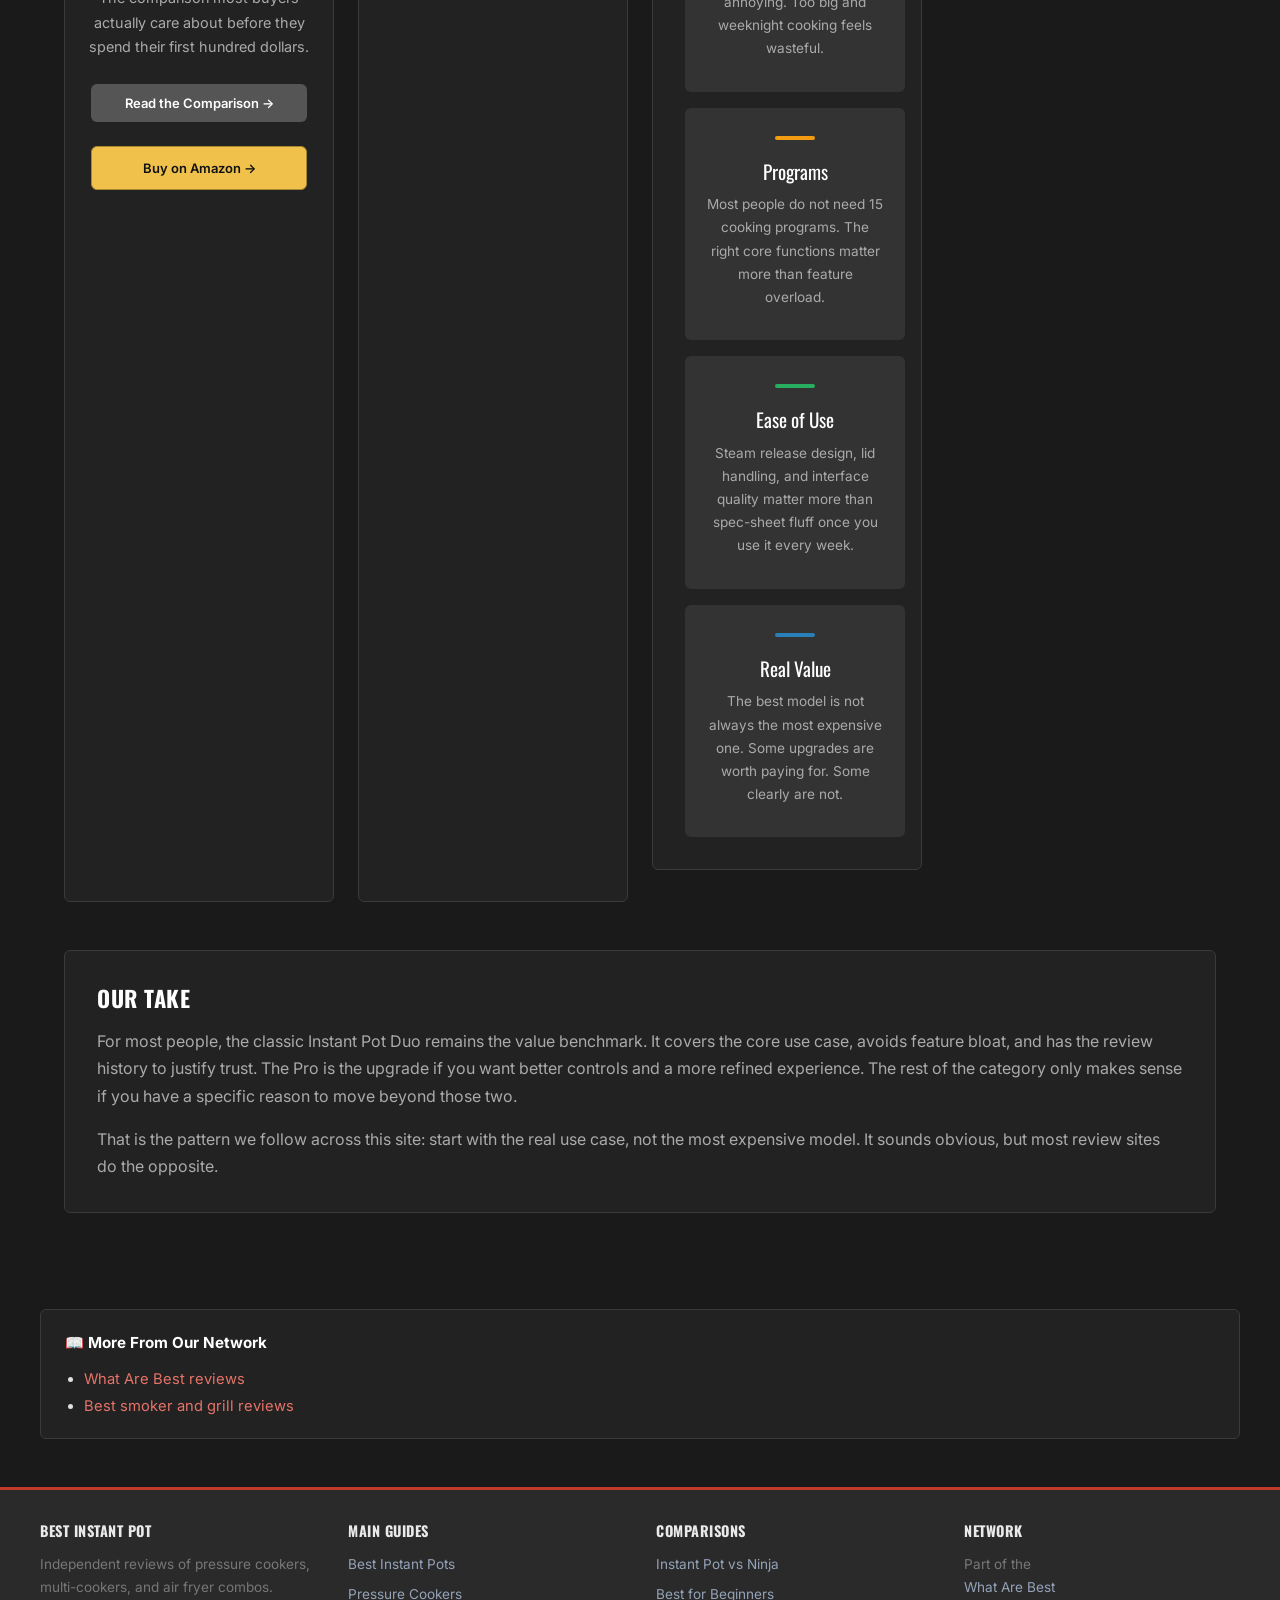
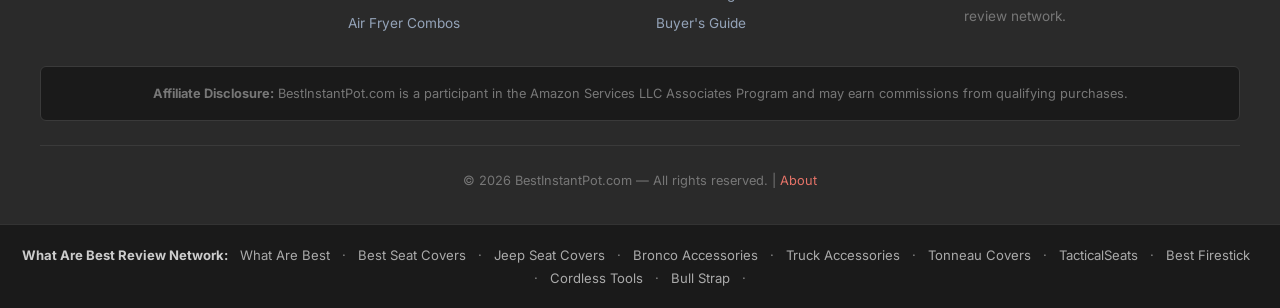
==== commit 62541906: "Fix duplicate/placeholder images across vehicle/product cards (5 fixes (4 swap, 1 strip)) Network-wi" ====
--- a/index.html
+++ b/index.html
@@ -109,7 +109,7 @@
 <div class="card-buttons"><a class="buy-btn buy-btn-store" href="best-slow-cookers.html" style="background:#555;font-size:13px;padding:8px 12px">See Slow Cooker Picks →</a><a class="buy-btn buy-btn-amazon" href="https://www.amazon.com/s?k=Best+Slow+Cookers&amp;tag=brazenprodu01-20" rel="nofollow noopener" target="_blank">Buy on Amazon →</a></div>
 </div>
 <div class="cat-card">
-<img src="images/kitchen-comparison.jpg" alt="Instant Pot vs Ninja Foodi comparison for first-time multi-cooker buyers" loading="lazy">
+<img src="https://m.media-amazon.com/images/I/41lR3pmJiqL._AC_SL1500_.jpg" alt="Instant Pot vs Ninja Foodi comparison for first-time multi-cooker buyers" loading="lazy">
 <div class="icon">🆚</div>
 <h3>Instant Pot vs Ninja Foodi</h3>
 <p>The comparison most buyers actually care about before they spend their first hundred dollars.</p>
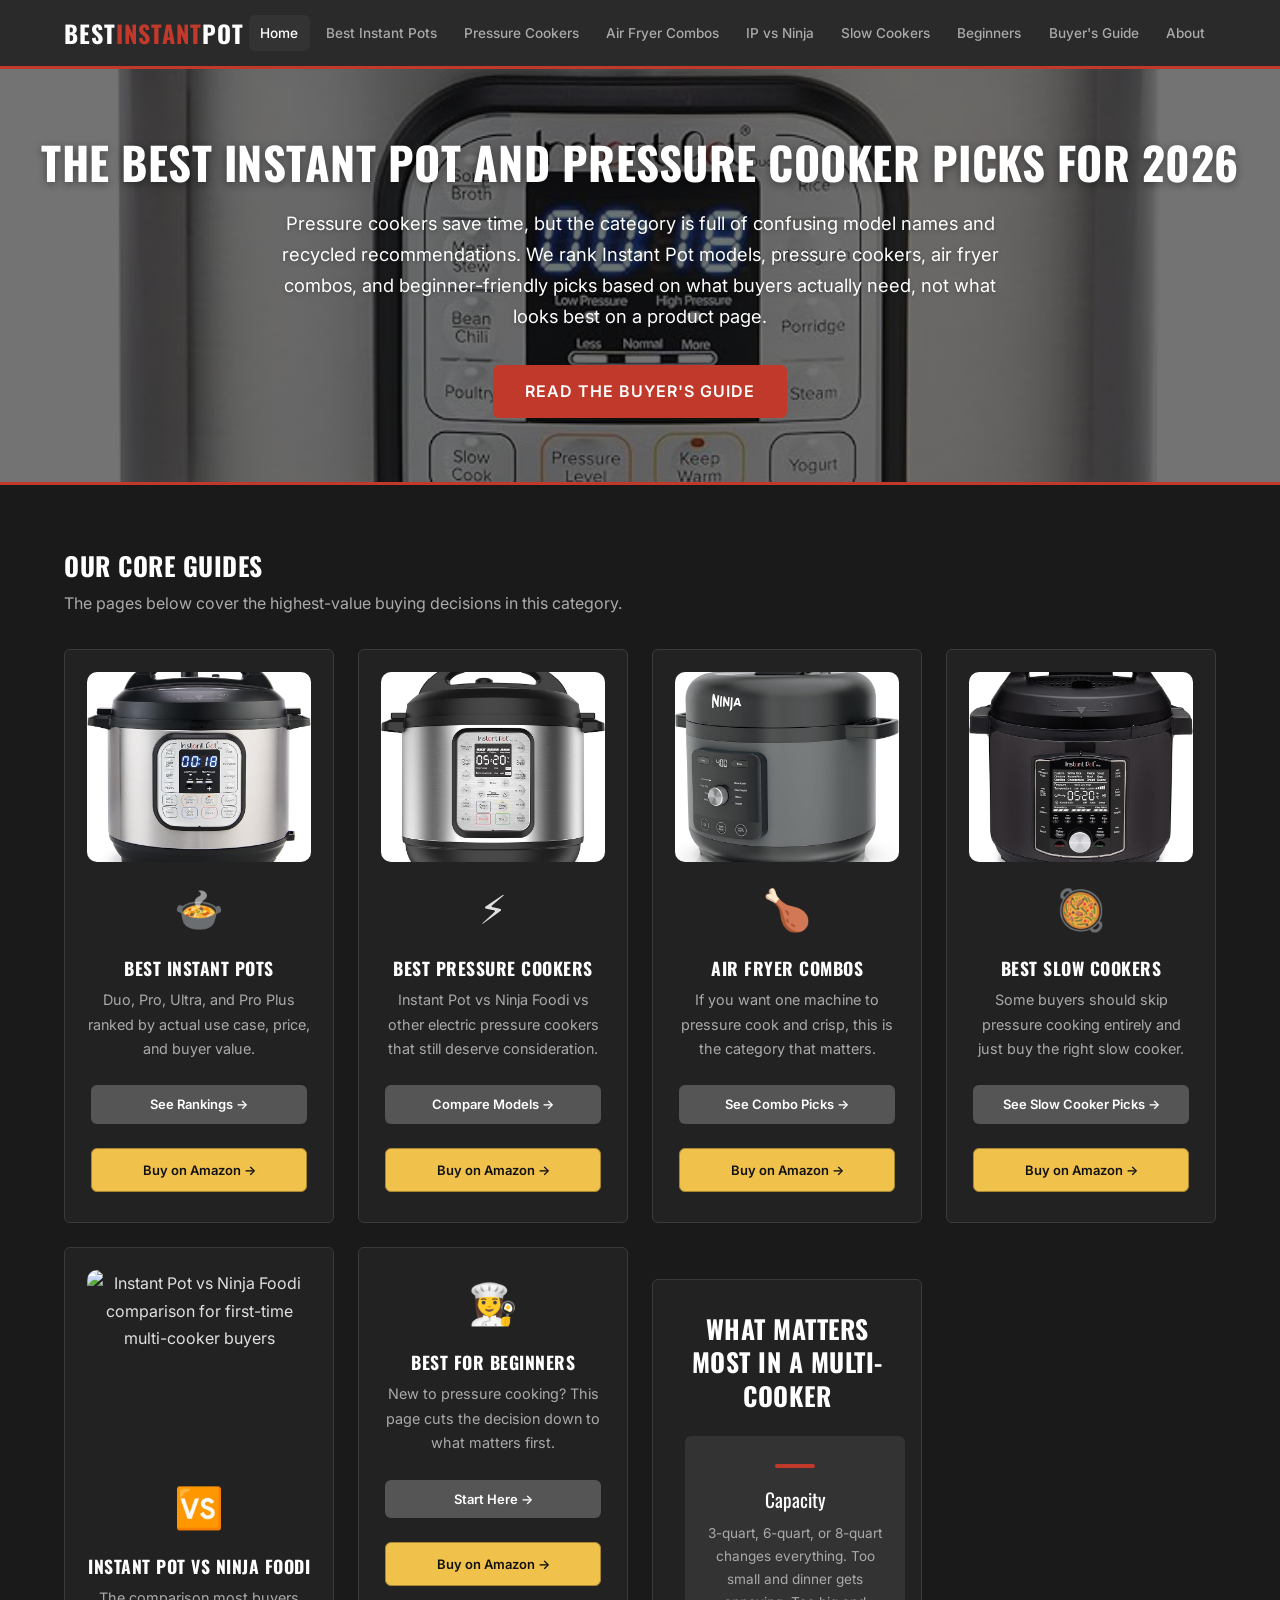
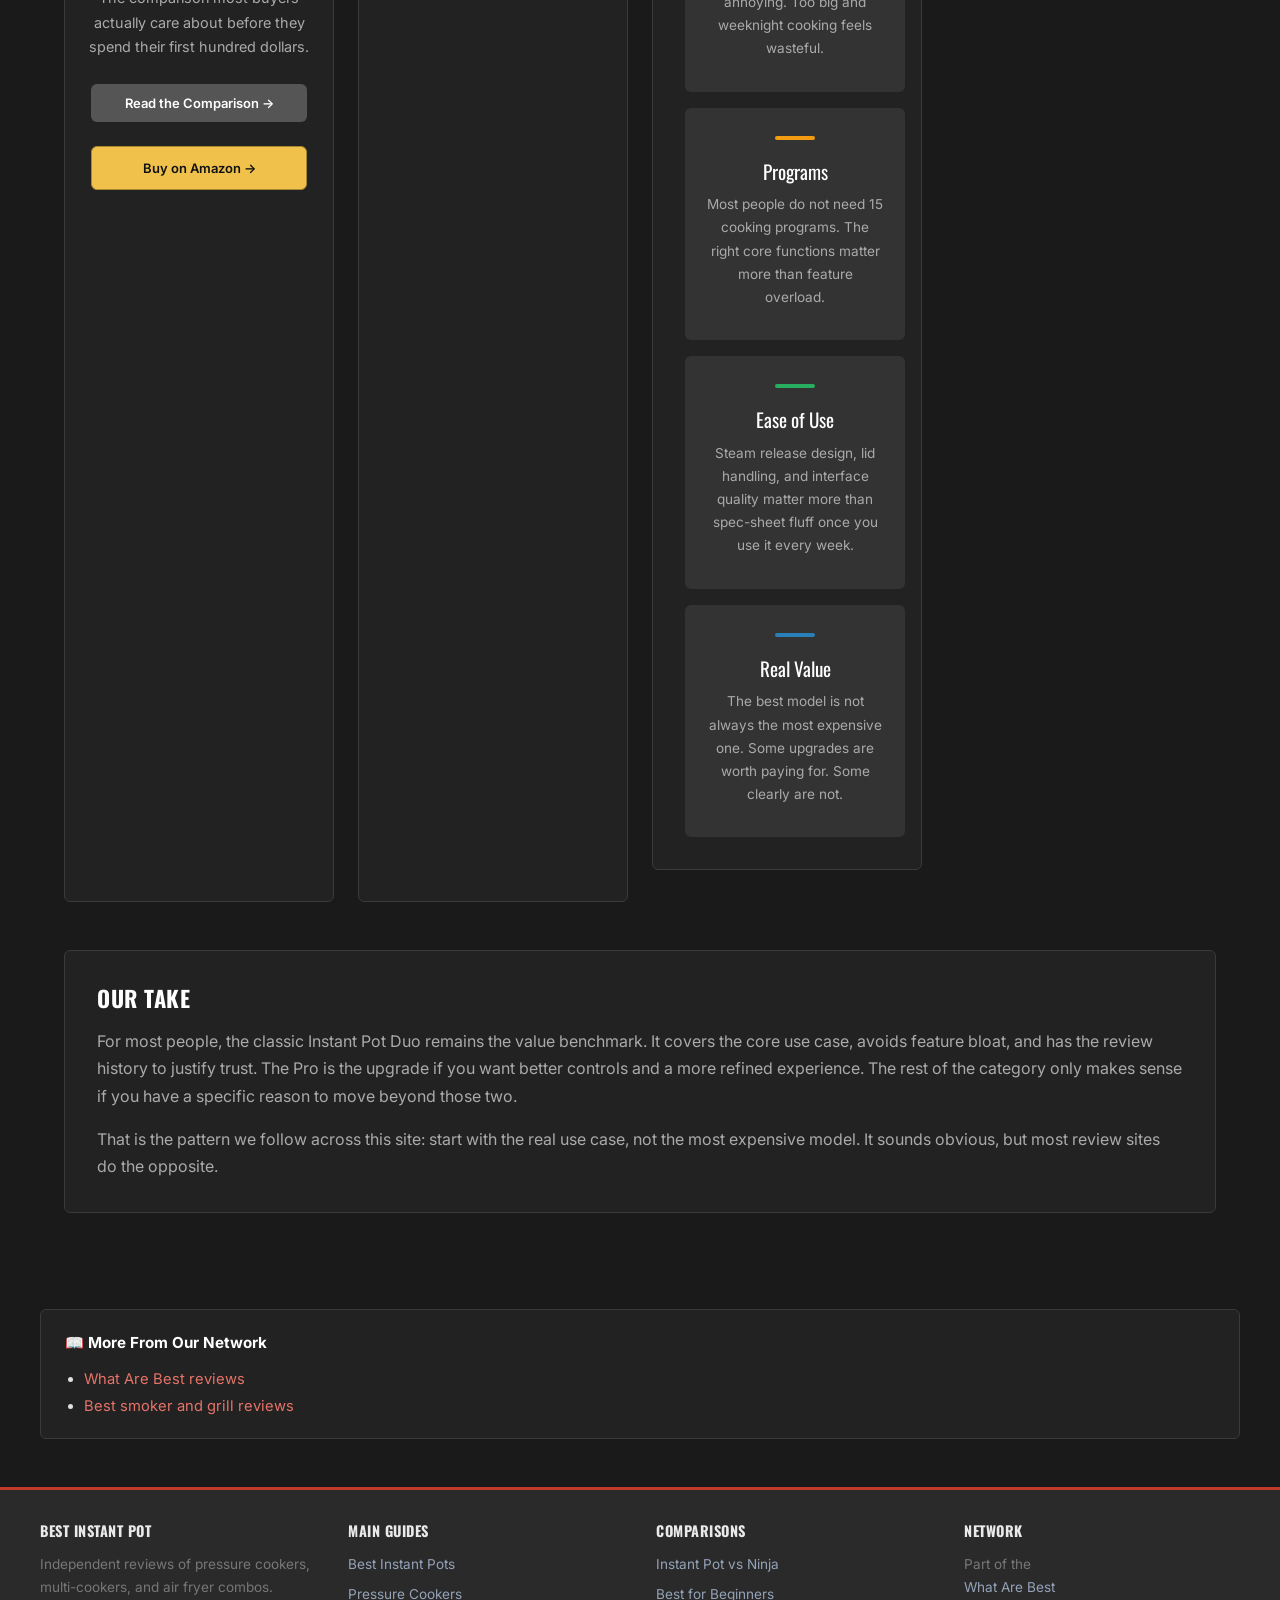
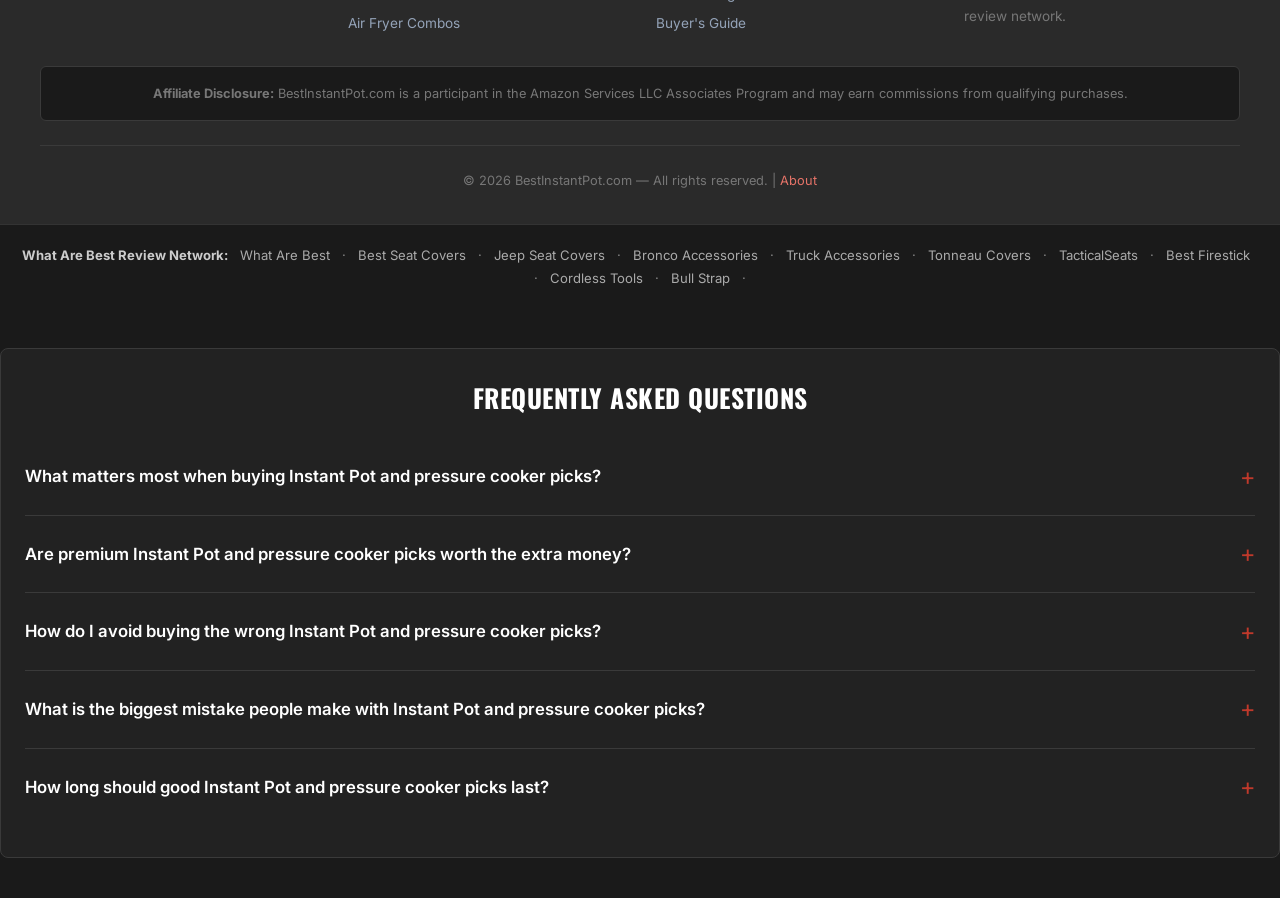
==== commit 425049ad: "Add FAQ schema to all content pages" ====
--- a/index.html
+++ b/index.html
@@ -2,7 +2,9 @@
 
 <html lang="en">
 <head>
+<meta name="robots" content="index,follow">
 <meta charset="utf-8"/>
+<link rel="canonical" href="https://bestinstantpot.com/">
 <meta content="width=device-width,initial-scale=1.0" name="viewport"/>
 <meta name="description" content="Best Instant Pots and multi-cookers ranked by size, features, and buyer fit. Duo, Pro, Ninja Foodi, air fryer combos, and beginner picks compared for 2026."/>
 <title>Best Instant Pot 2026 — Multi-Cooker Rankings</title>
@@ -50,6 +52,67 @@
 .footer-col a{display:block;color:#94A3B8;font-size:.85rem;margin-bottom:6px;text-decoration:none}
 .footer-col a:hover{color:#fff}
 </style>
+<script type="application/ld+json">
+{
+  "@context": "https://schema.org",
+  "@type": "FAQPage",
+  "mainEntity": [
+    {
+      "@type": "Question",
+      "name": "What matters most when buying Instant Pot and pressure cooker picks?",
+      "acceptedAnswer": {
+        "@type": "Answer",
+        "text": "The key factors are fit, build quality, and how the product will be used day to day. Buyers usually get in trouble when they chase the cheapest option without checking capacity, materials, or installation requirements. The right pick is the one that matches your actual use instead of the one with the flashiest bullet points."
+      }
+    },
+    {
+      "@type": "Question",
+      "name": "Are premium Instant Pot and pressure cooker picks worth the extra money?",
+      "acceptedAnswer": {
+        "@type": "Answer",
+        "text": "Sometimes, yes. Higher-end options usually justify the price with better hardware, sturdier materials, smoother operation, or longer lifespan. If the product will be used heavily or left installed for years, spending more up front is usually cheaper than replacing a weak option later."
+      }
+    },
+    {
+      "@type": "Question",
+      "name": "How do I avoid buying the wrong Instant Pot and pressure cooker picks?",
+      "acceptedAnswer": {
+        "@type": "Answer",
+        "text": "Start by measuring or confirming compatibility before looking at brands. Then compare the specific tradeoffs that matter for this category, like capacity, installation time, daily convenience, and warranty support. Most bad purchases happen when buyers pick off reviews alone without matching the product to their actual setup."
+      }
+    },
+    {
+      "@type": "Question",
+      "name": "What is the biggest mistake people make with Instant Pot and pressure cooker picks?",
+      "acceptedAnswer": {
+        "@type": "Answer",
+        "text": "The most common mistake is buying for the spec sheet instead of real-world use. Bigger, heavier, or more feature-packed does not automatically mean better. A product that fits your space, routine, and budget correctly will outperform an \u201cupgraded\u201d option that creates friction every time you use it."
+      }
+    },
+    {
+      "@type": "Question",
+      "name": "How long should good Instant Pot and pressure cooker picks last?",
+      "acceptedAnswer": {
+        "@type": "Answer",
+        "text": "That depends on materials, environment, and how hard they are used, but quality options in this category should hold up for years rather than months. Proper installation and occasional maintenance matter just as much as brand name. If something wears out unusually fast, poor fit or cheap hardware is usually the culprit."
+      }
+    }
+  ]
+}
+</script>
+<style>
+/* FAQ Section */
+.faq-section{background:var(--card-bg,#1a1a1a);border:1px solid var(--border-color,#333);border-radius:8px;padding:2rem 1.5rem;margin:2.5rem 0}
+.faq-section h2{font-family:var(--font-heading,inherit);color:var(--white,#fff);margin-bottom:1.5rem;font-size:1.6rem;text-align:center}
+.faq-item{border-bottom:1px solid var(--border-color,#333);padding:1rem 0}
+.faq-item:last-child{border-bottom:none}
+.faq-item summary{cursor:pointer;font-weight:600;color:var(--white,#fff);font-size:1.05rem;padding:.5rem 0;list-style:none;position:relative;padding-right:2rem}
+.faq-item summary::-webkit-details-marker{display:none}
+.faq-item summary::after{content:"+";position:absolute;right:0;top:50%;transform:translateY(-50%);color:var(--accent,#e8600a);font-size:1.5rem;font-weight:400;transition:transform .2s}
+.faq-item[open] summary::after{content:"\2212"}
+.faq-item summary:hover{color:var(--accent,#e8600a)}
+.faq-item p{margin:.8rem 0 .4rem;color:var(--text-secondary,#ccc);line-height:1.7;font-size:.98rem}
+</style>
 </head>
 <body>
 <header class="site-header">
@@ -216,5 +279,14 @@
 b.addEventListener('click',function(e){e.preventDefault();window.scrollTo({top:0,behavior:'smooth'})})})();
 </script>
 
+<section class="faq-section" id="faq" aria-labelledby="faq-heading">
+  <h2 id="faq-heading">Frequently Asked Questions</h2>
+  <details class="faq-item"><summary>What matters most when buying Instant Pot and pressure cooker picks?</summary><p>The key factors are fit, build quality, and how the product will be used day to day. Buyers usually get in trouble when they chase the cheapest option without checking capacity, materials, or installation requirements. The right pick is the one that matches your actual use instead of the one with the flashiest bullet points.</p></details>
+  <details class="faq-item"><summary>Are premium Instant Pot and pressure cooker picks worth the extra money?</summary><p>Sometimes, yes. Higher-end options usually justify the price with better hardware, sturdier materials, smoother operation, or longer lifespan. If the product will be used heavily or left installed for years, spending more up front is usually cheaper than replacing a weak option later.</p></details>
+  <details class="faq-item"><summary>How do I avoid buying the wrong Instant Pot and pressure cooker picks?</summary><p>Start by measuring or confirming compatibility before looking at brands. Then compare the specific tradeoffs that matter for this category, like capacity, installation time, daily convenience, and warranty support. Most bad purchases happen when buyers pick off reviews alone without matching the product to their actual setup.</p></details>
+  <details class="faq-item"><summary>What is the biggest mistake people make with Instant Pot and pressure cooker picks?</summary><p>The most common mistake is buying for the spec sheet instead of real-world use. Bigger, heavier, or more feature-packed does not automatically mean better. A product that fits your space, routine, and budget correctly will outperform an “upgraded” option that creates friction every time you use it.</p></details>
+  <details class="faq-item"><summary>How long should good Instant Pot and pressure cooker picks last?</summary><p>That depends on materials, environment, and how hard they are used, but quality options in this category should hold up for years rather than months. Proper installation and occasional maintenance matter just as much as brand name. If something wears out unusually fast, poor fit or cheap hardware is usually the culprit.</p></details>
+</section>
+
 </body>
 </html>
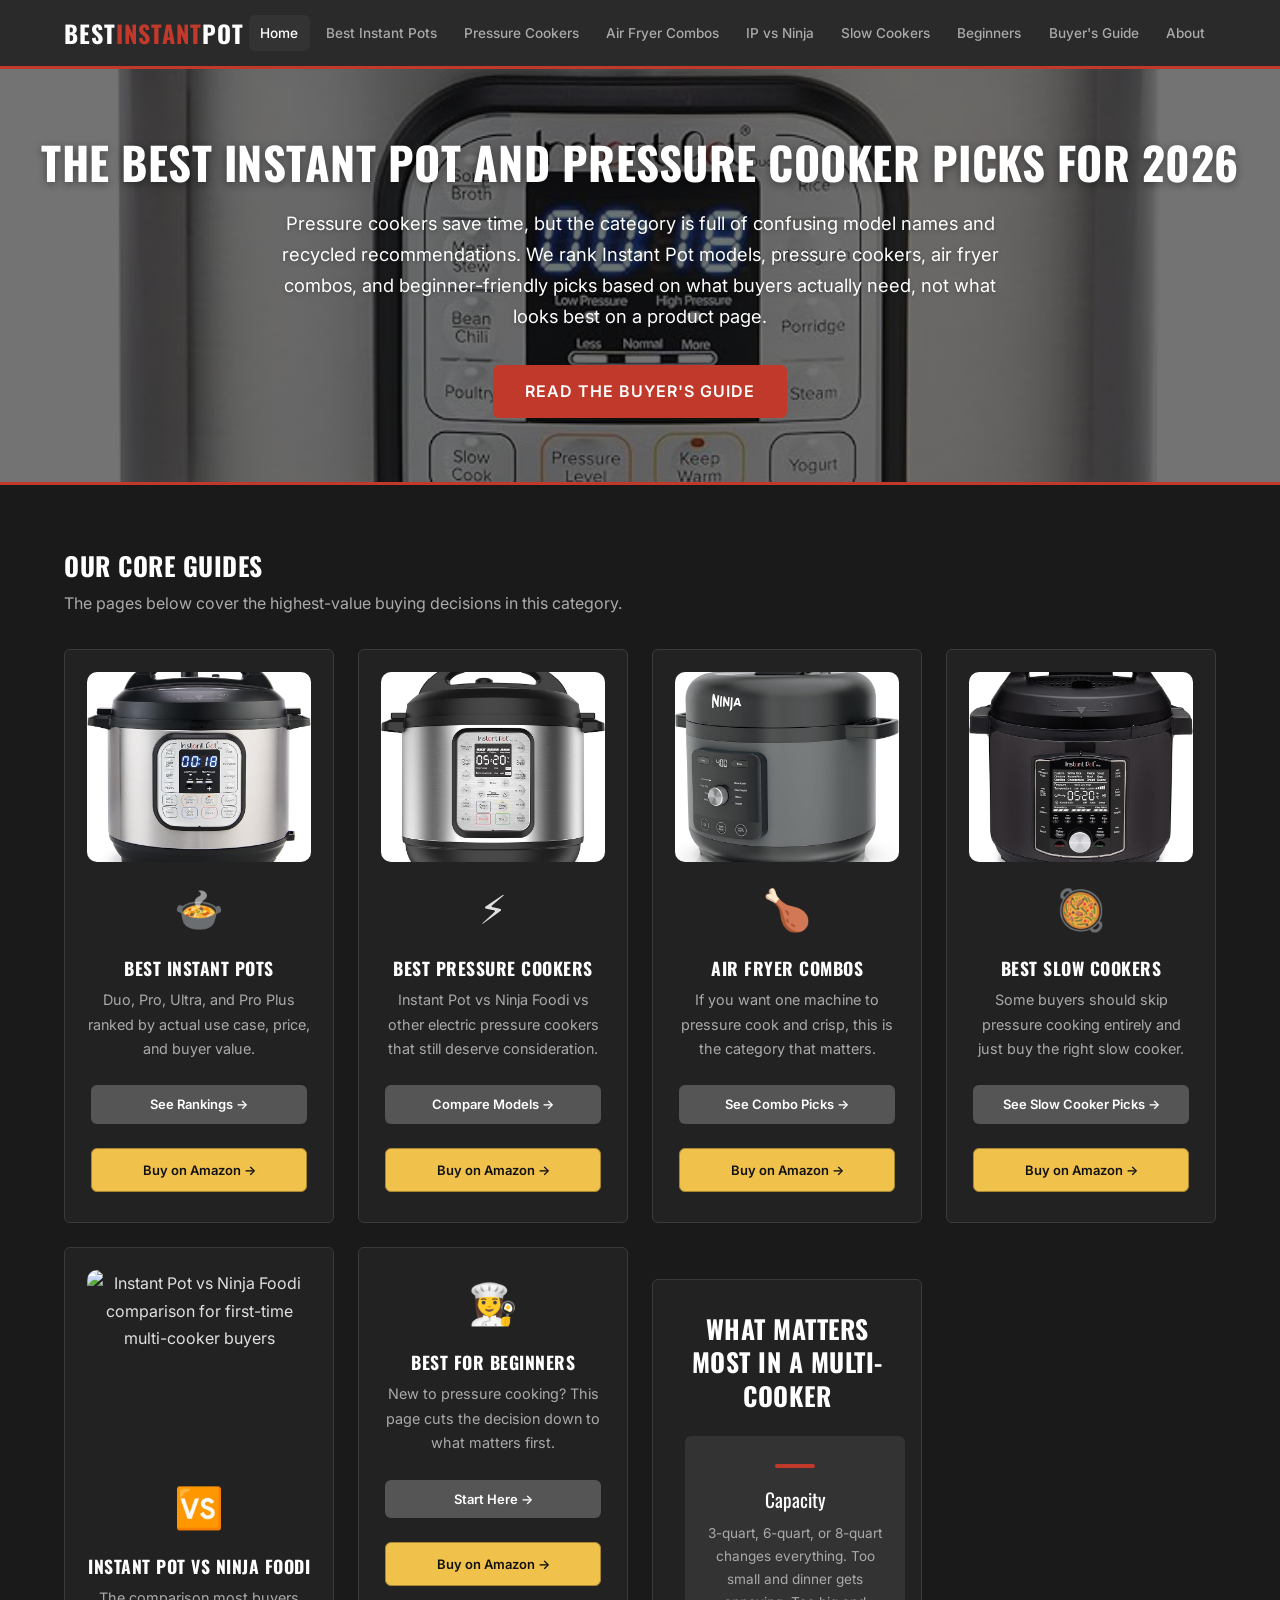
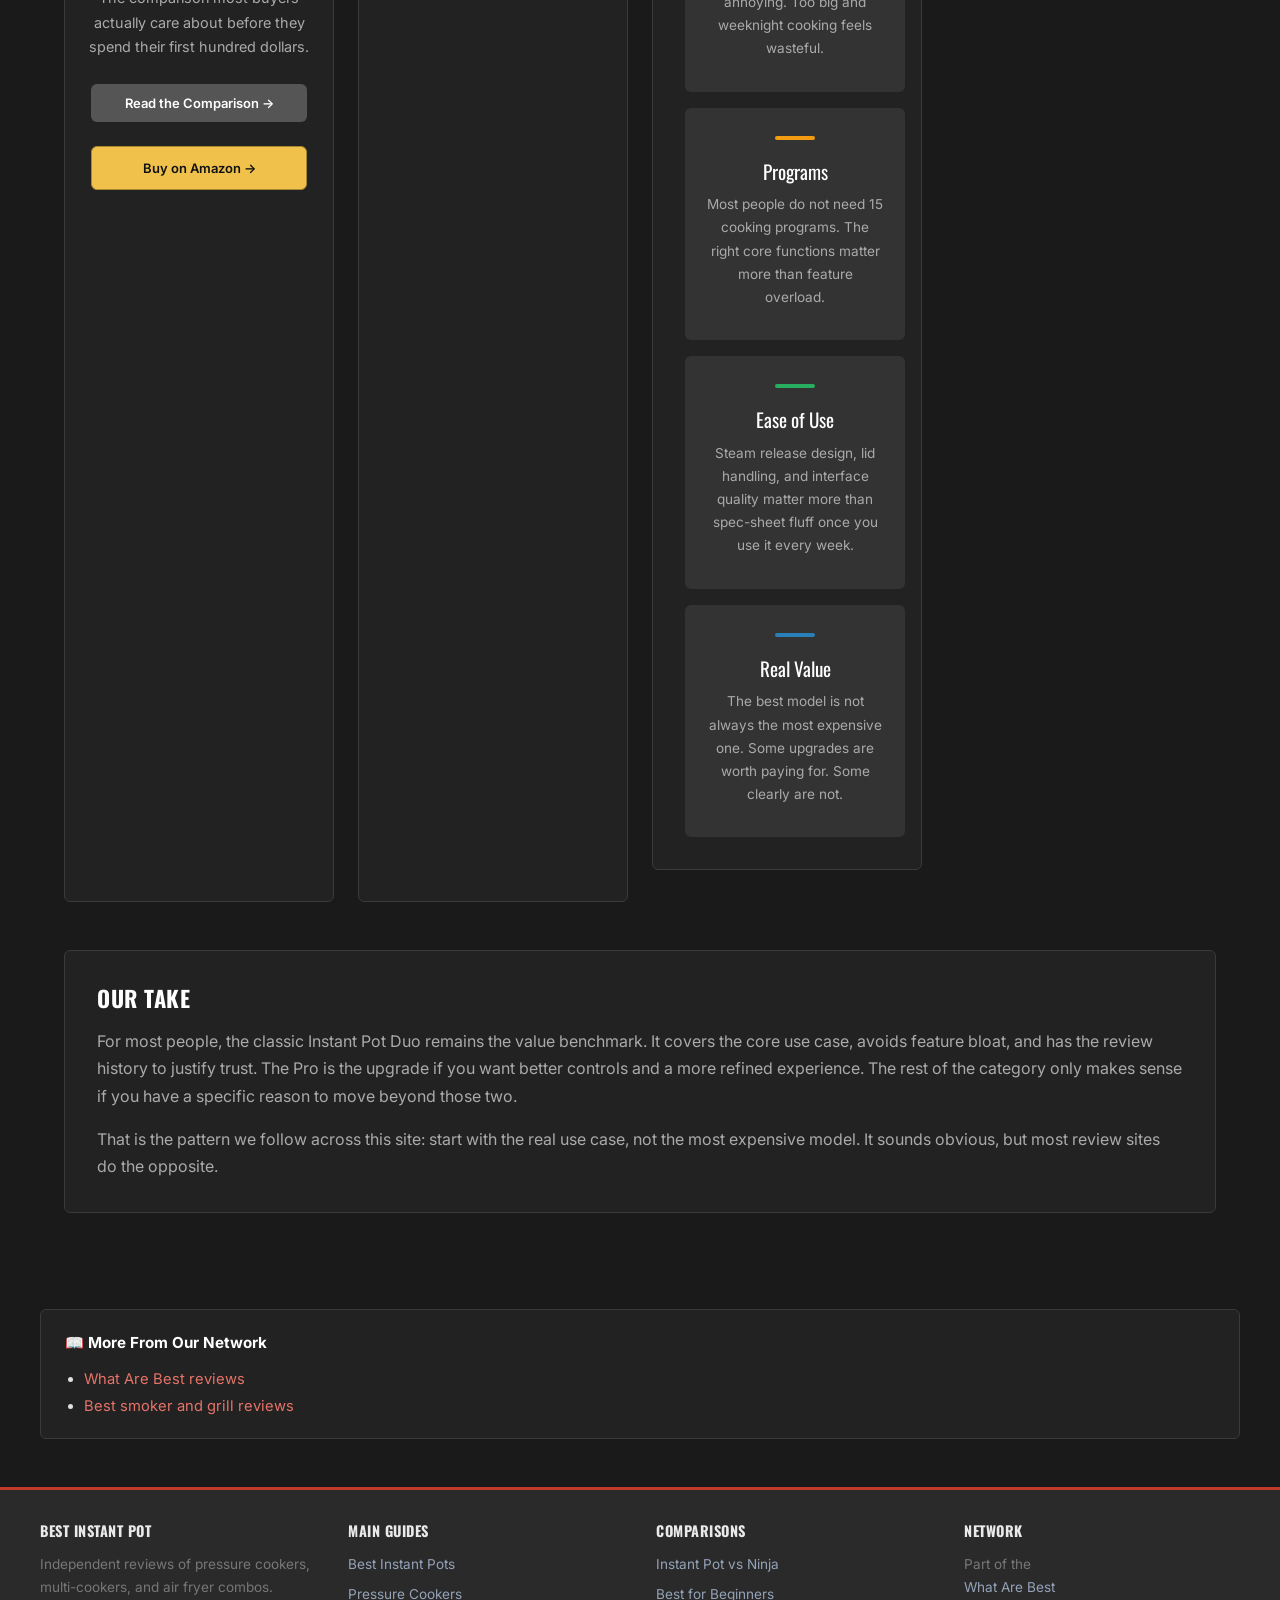
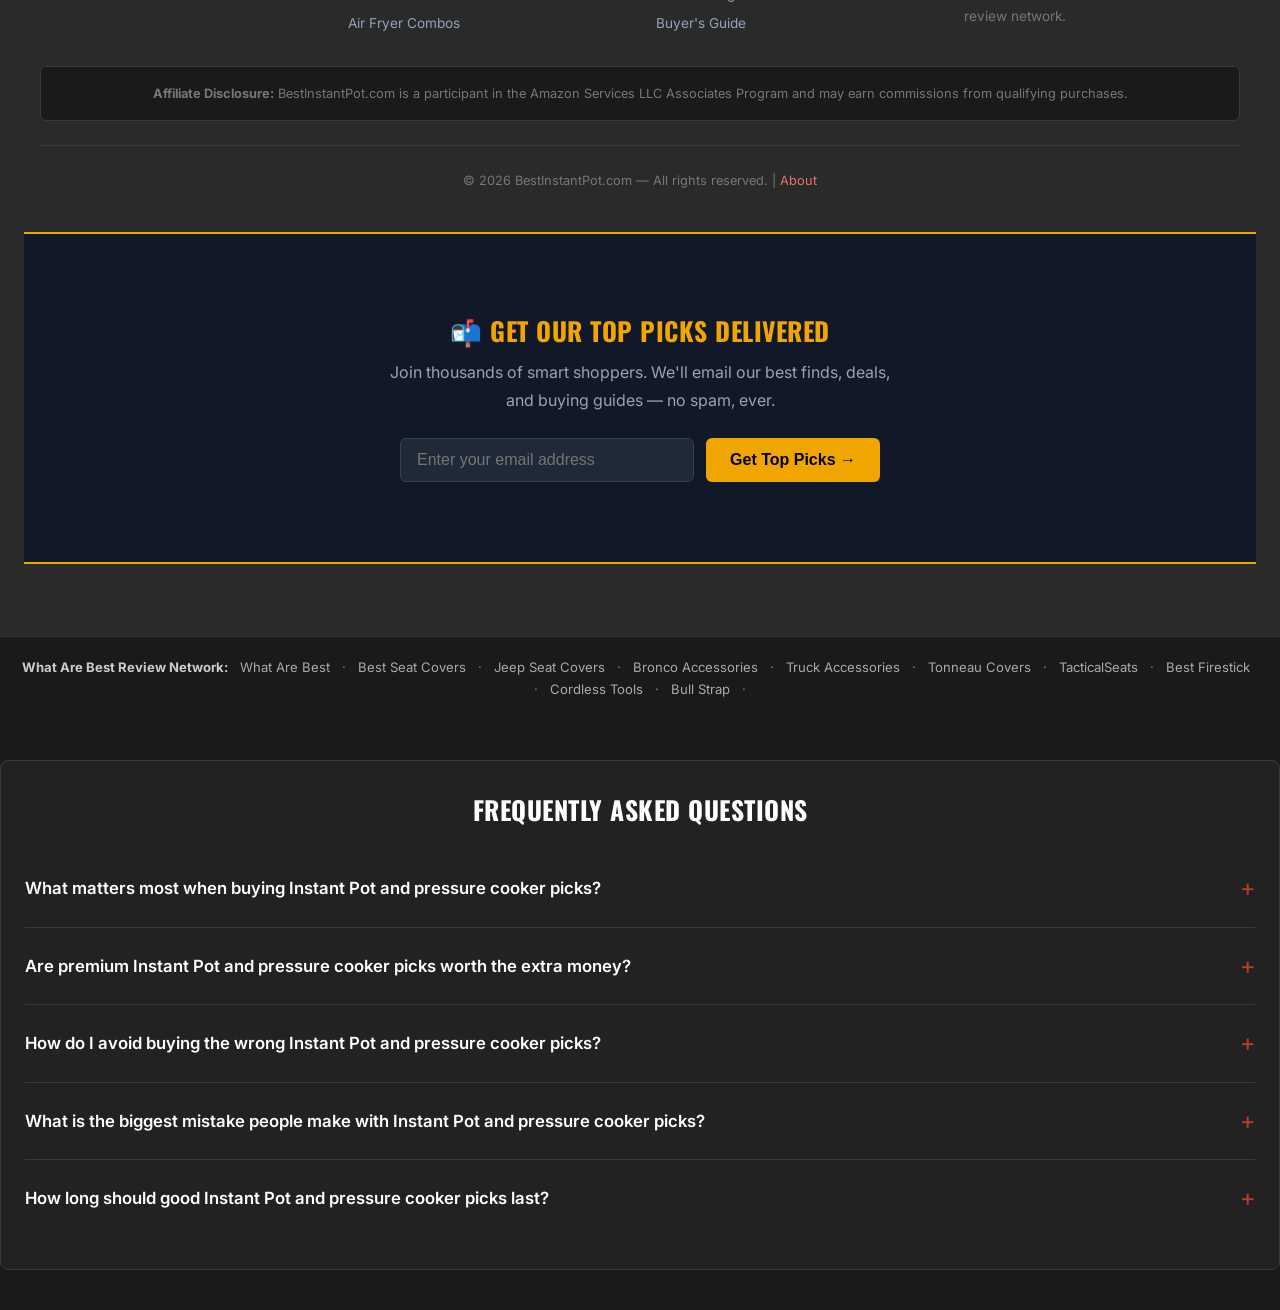
==== commit 92ed5ee1: "Add email capture form" ====
--- a/index.html
+++ b/index.html
@@ -30,6 +30,16 @@
 .buy-btn-bullstrap{background:#1a1a1a;color:#fff !important}
 .card-buttons{display:flex;gap:8px;flex-wrap:wrap;margin-top:10px;align-items:center}
 .card-buttons a{flex:1;min-width:120px;text-align:center;font-size:13px;padding:10px 12px}
+
+/* ===== EMAIL CAPTURE ===== */
+.email-capture { background: #111827; border-top: 2px solid #f0a500; border-bottom: 2px solid #f0a500; padding: 48px 24px; text-align: center; margin: 40px 0; }
+.email-capture h2 { color: #f0a500; font-size: 1.6em; margin-bottom: 12px; }
+.email-capture p { color: #9ca3af; margin-bottom: 24px; max-width: 500px; margin-left: auto; margin-right: auto; }
+.capture-form { display: flex; gap: 12px; justify-content: center; flex-wrap: wrap; max-width: 480px; margin: 0 auto; }
+.capture-form input[type="email"] { flex: 1; min-width: 220px; padding: 12px 16px; border-radius: 6px; border: 1px solid #374151; background: #1f2937; color: #e0e0e0; font-size: 1em; }
+.capture-form button { background: #f0a500; color: #000; font-weight: 700; padding: 12px 24px; border: none; border-radius: 6px; cursor: pointer; font-size: 1em; white-space: nowrap; }
+.capture-form button:hover { background: #e09400; }
+/* ========================= */
 </style><style>
 /* === VISUAL OVERHAUL ENHANCEMENTS === */
 html{scroll-behavior:smooth}
@@ -256,6 +266,23 @@
 <div class="footer-bottom">
 <p>© 2026 BestInstantPot.com — All rights reserved. | <a href="about.html">About</a></p>
 </div>
+
+<!-- EMAIL CAPTURE -->
+<section class="email-capture">
+  <div class="container">
+    <h2>📬 Get Our Top Picks Delivered</h2>
+    <p>Join thousands of smart shoppers. We'll email our best finds, deals, and buying guides — no spam, ever.</p>
+    <form class="capture-form" action="https://api.web3forms.com/submit" method="POST">
+      <input type="hidden" name="access_key" value="2a6ef7e0-b23f-4b0b-a2e4-5ca5b6a3e9d7">
+      <input type="hidden" name="subject" value="New Subscriber — bestinstantpot.com">
+      <input type="hidden" name="redirect" value="https://bestinstantpot.com/thanks.html">
+      <input type="email" name="email" placeholder="Enter your email address" required>
+      <button type="submit">Get Top Picks →</button>
+    </form>
+  </div>
+</section>
+<!-- END EMAIL CAPTURE -->
+
 </footer>
 <div class="network-links"><strong>What Are Best Review Network:</strong>
 <a href="https://whatarebest.com">What Are Best</a> ·
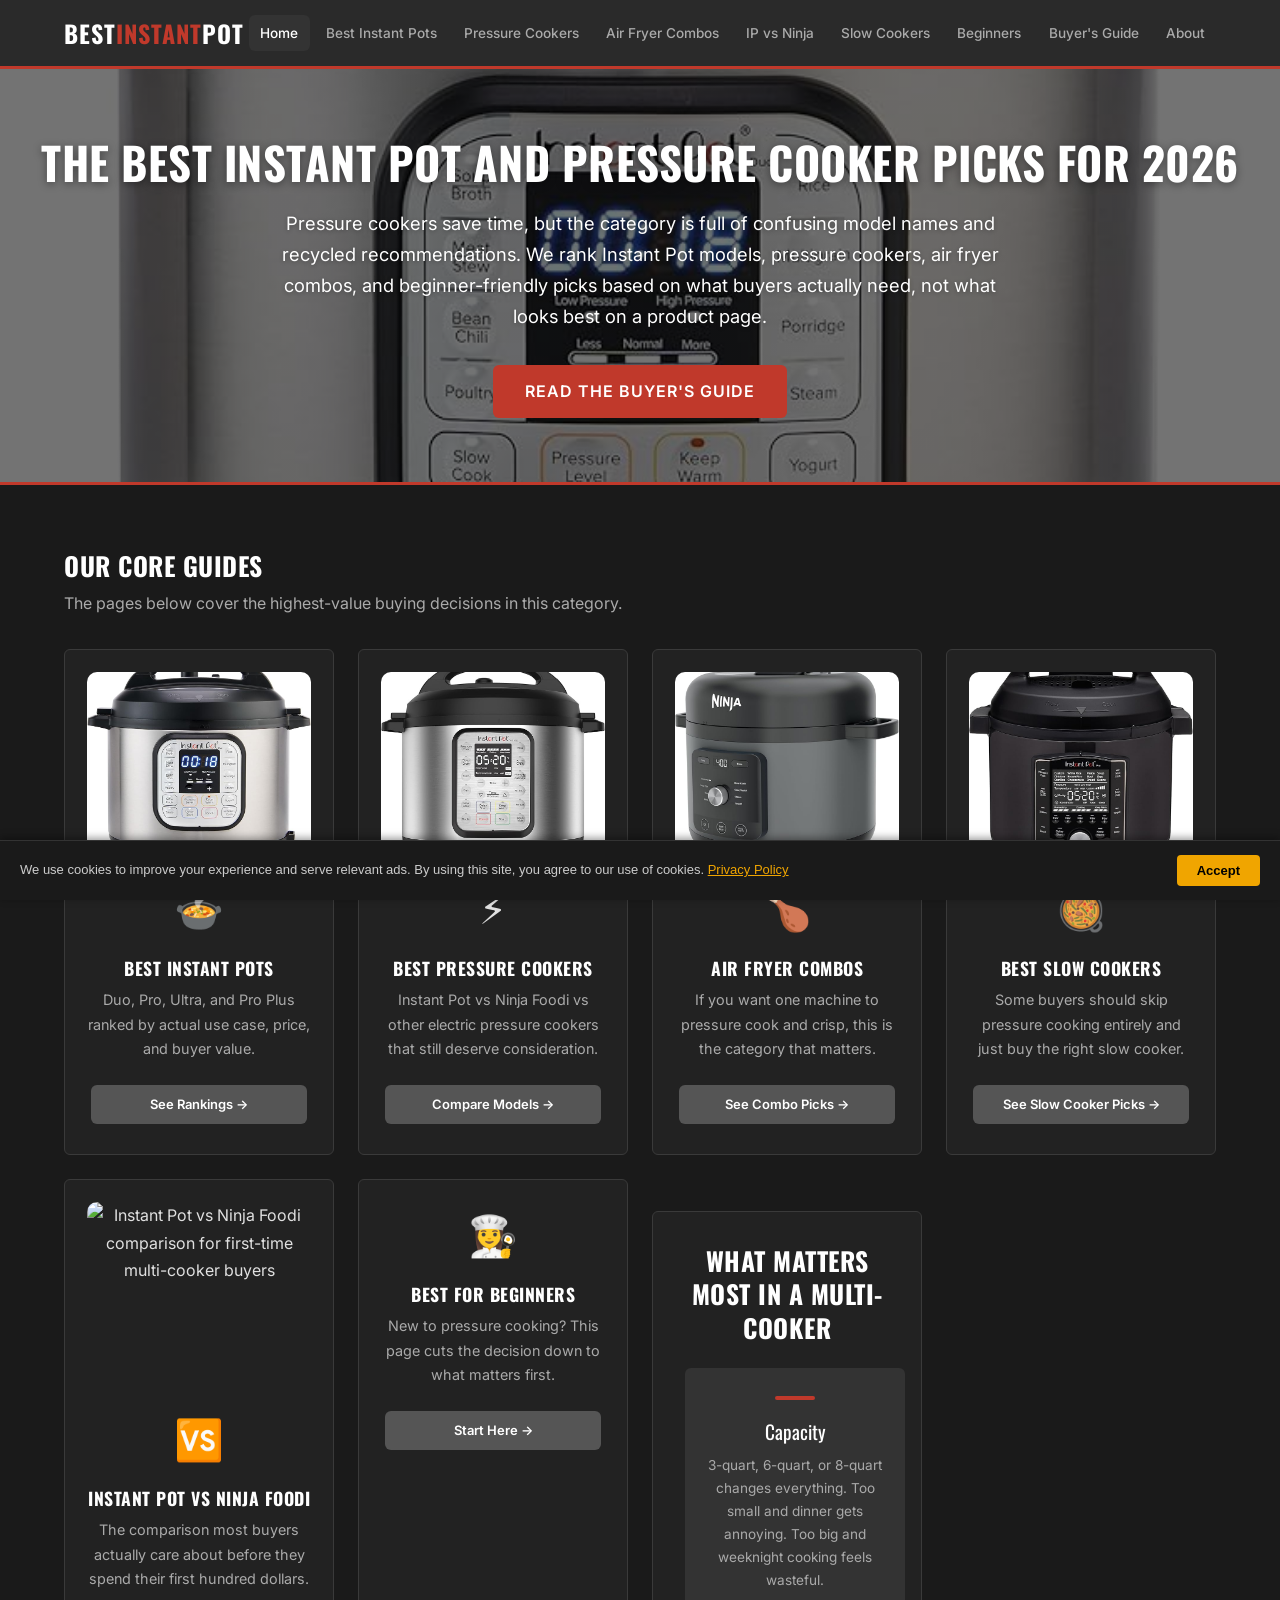
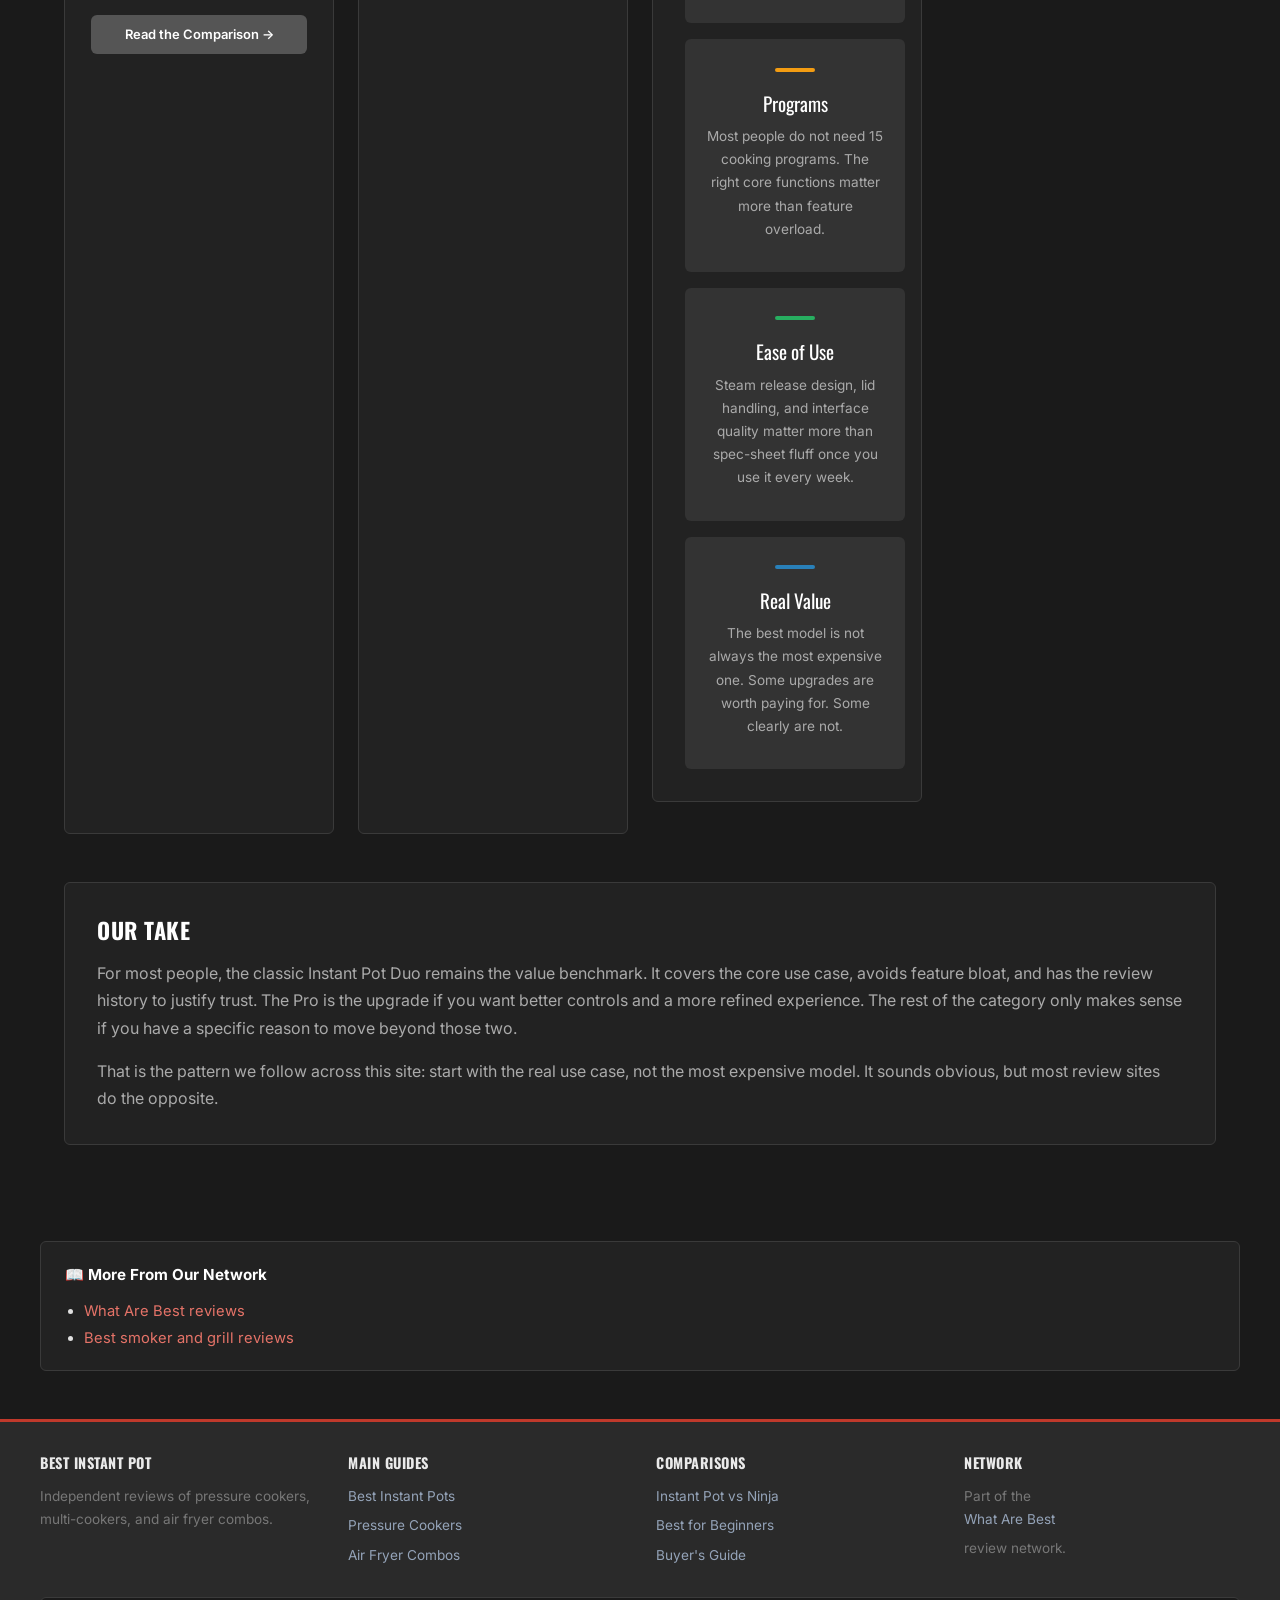
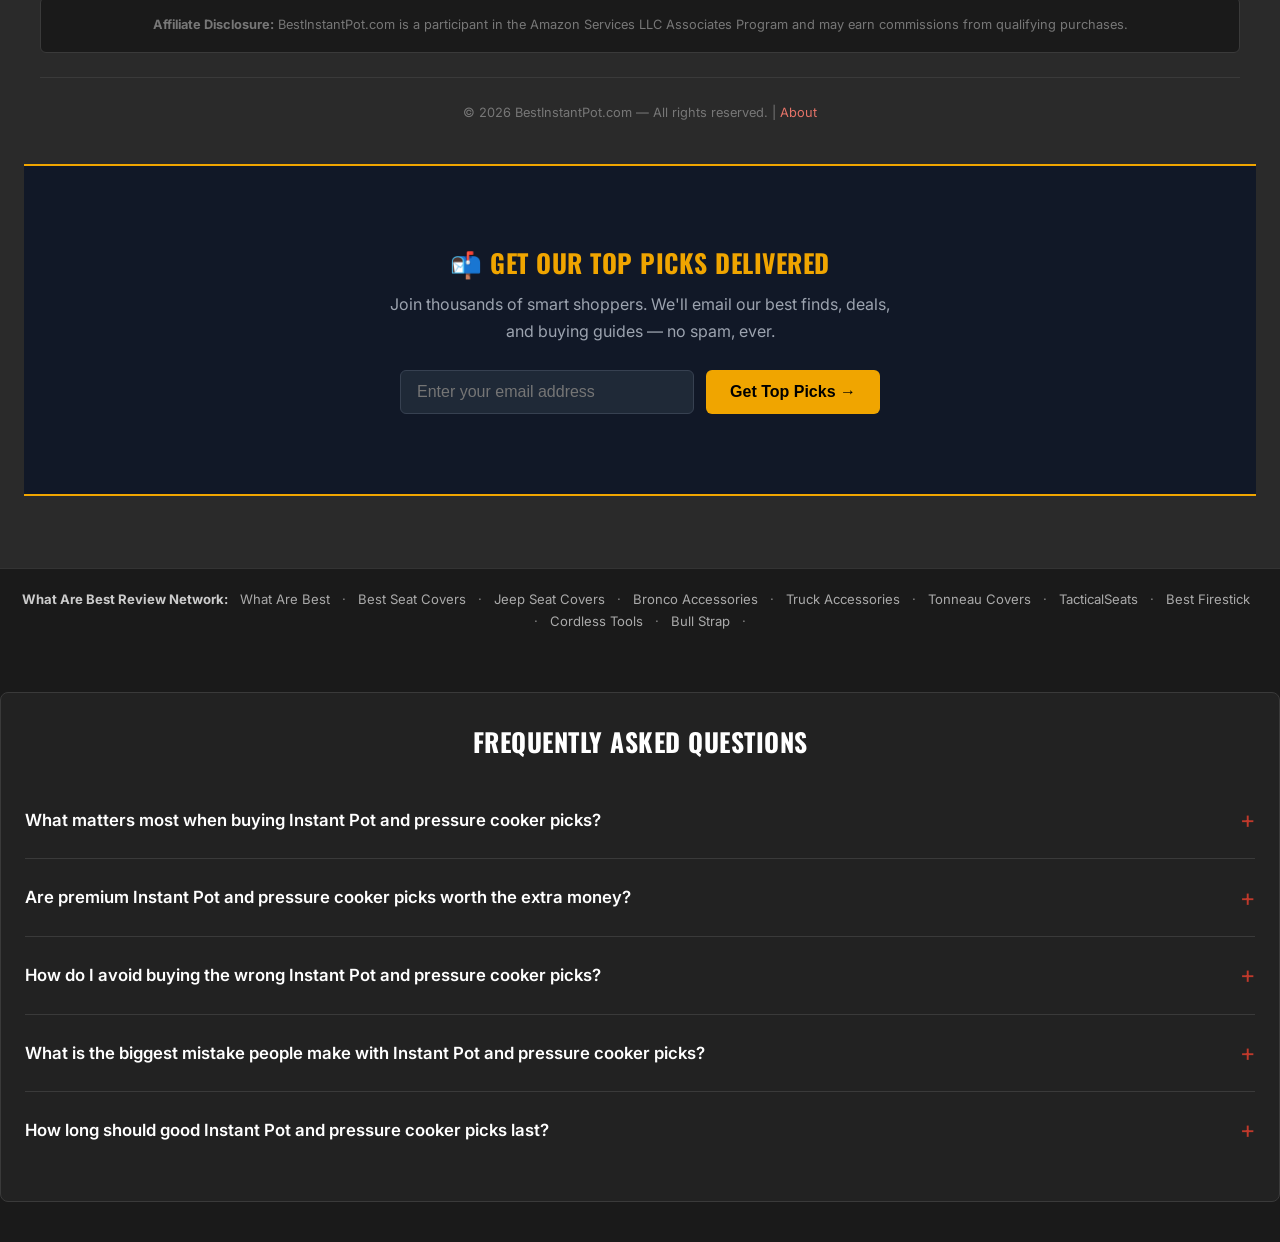
==== commit e5e7a6c5: "Add images, fix ASINs, remove bypass buttons" ====
--- a/index.html
+++ b/index.html
@@ -158,41 +158,41 @@
 <div class="icon">🍲</div>
 <h3>Best Instant Pots</h3>
 <p>Duo, Pro, Ultra, and Pro Plus ranked by actual use case, price, and buyer value.</p>
-<div class="card-buttons"><a class="buy-btn buy-btn-store" href="best-instant-pots.html" style="background:#555;font-size:13px;padding:8px 12px">See Rankings →</a><a class="buy-btn buy-btn-amazon" href="https://www.amazon.com/s?k=Best+Instant+Pots&amp;tag=brazenprodu01-20" rel="nofollow noopener" target="_blank">Buy on Amazon →</a></div>
+<div class="card-buttons"><a class="buy-btn buy-btn-store" href="best-instant-pots.html" style="background:#555;font-size:13px;padding:8px 12px">See Rankings →</a></div>
 </div>
 <div class="cat-card">
 <img src="images/pressure-cooker.jpg" alt="Electric pressure cooker options beyond the standard Instant Pot lineup" loading="lazy">
 <div class="icon">⚡</div>
 <h3>Best Pressure Cookers</h3>
 <p>Instant Pot vs Ninja Foodi vs other electric pressure cookers that still deserve consideration.</p>
-<div class="card-buttons"><a class="buy-btn buy-btn-store" href="best-pressure-cookers.html" style="background:#555;font-size:13px;padding:8px 12px">Compare Models →</a><a class="buy-btn buy-btn-amazon" href="https://www.amazon.com/s?k=Best+Pressure+Cookers&amp;tag=brazenprodu01-20" rel="nofollow noopener" target="_blank">Buy on Amazon →</a></div>
+<div class="card-buttons"><a class="buy-btn buy-btn-store" href="best-pressure-cookers.html" style="background:#555;font-size:13px;padding:8px 12px">Compare Models →</a></div>
 </div>
 <div class="cat-card">
 <img src="images/kitchen-comparison.jpg" alt="Air fryer and pressure cooker combo appliance in a home kitchen" loading="lazy">
 <div class="icon">🍗</div>
 <h3>Air Fryer Combos</h3>
 <p>If you want one machine to pressure cook and crisp, this is the category that matters.</p>
-<div class="card-buttons"><a class="buy-btn buy-btn-store" href="instant-pot-air-fryer-combos.html" style="background:#555;font-size:13px;padding:8px 12px">See Combo Picks →</a><a class="buy-btn buy-btn-amazon" href="https://www.amazon.com/s?k=Air+Fryer+Combos&amp;tag=brazenprodu01-20" rel="nofollow noopener" target="_blank">Buy on Amazon →</a></div>
+<div class="card-buttons"><a class="buy-btn buy-btn-store" href="instant-pot-air-fryer-combos.html" style="background:#555;font-size:13px;padding:8px 12px">See Combo Picks →</a></div>
 </div>
 <div class="cat-card">
 <img src="images/slow-cooker.jpg" alt="Slow cooker for buyers comparing crock pots and multi-cookers" loading="lazy">
 <div class="icon">🥘</div>
 <h3>Best Slow Cookers</h3>
 <p>Some buyers should skip pressure cooking entirely and just buy the right slow cooker.</p>
-<div class="card-buttons"><a class="buy-btn buy-btn-store" href="best-slow-cookers.html" style="background:#555;font-size:13px;padding:8px 12px">See Slow Cooker Picks →</a><a class="buy-btn buy-btn-amazon" href="https://www.amazon.com/s?k=Best+Slow+Cookers&amp;tag=brazenprodu01-20" rel="nofollow noopener" target="_blank">Buy on Amazon →</a></div>
+<div class="card-buttons"><a class="buy-btn buy-btn-store" href="best-slow-cookers.html" style="background:#555;font-size:13px;padding:8px 12px">See Slow Cooker Picks →</a></div>
 </div>
 <div class="cat-card">
 <img src="https://m.media-amazon.com/images/I/41lR3pmJiqL._AC_SL1500_.jpg" alt="Instant Pot vs Ninja Foodi comparison for first-time multi-cooker buyers" loading="lazy">
 <div class="icon">🆚</div>
 <h3>Instant Pot vs Ninja Foodi</h3>
 <p>The comparison most buyers actually care about before they spend their first hundred dollars.</p>
-<div class="card-buttons"><a class="buy-btn buy-btn-store" href="instant-pot-vs-ninja-foodi.html" style="background:#555;font-size:13px;padding:8px 12px">Read the Comparison →</a><a class="buy-btn buy-btn-amazon" href="https://www.amazon.com/dp/B07S85TPLG?tag=brazenprodu01-20" rel="nofollow noopener" target="_blank">Buy on Amazon →</a></div>
+<div class="card-buttons"><a class="buy-btn buy-btn-store" href="instant-pot-vs-ninja-foodi.html" style="background:#555;font-size:13px;padding:8px 12px">Read the Comparison →</a></div>
 </div>
 <div class="cat-card">
 <div class="icon">👩‍🍳</div>
 <h3>Best for Beginners</h3>
 <p>New to pressure cooking? This page cuts the decision down to what matters first.</p>
-<div class="card-buttons"><a class="buy-btn buy-btn-store" href="best-for-beginners.html" style="background:#555;font-size:13px;padding:8px 12px">Start Here →</a><a class="buy-btn buy-btn-amazon" href="https://www.amazon.com/s?k=Best+for+Beginners&amp;tag=brazenprodu01-20" rel="nofollow noopener" target="_blank">Buy on Amazon →</a></div>
+<div class="card-buttons"><a class="buy-btn buy-btn-store" href="best-for-beginners.html" style="background:#555;font-size:13px;padding:8px 12px">Start Here →</a></div>
 </div>
 
 <section class="brand-section">
@@ -315,5 +315,11 @@
   <details class="faq-item"><summary>How long should good Instant Pot and pressure cooker picks last?</summary><p>That depends on materials, environment, and how hard they are used, but quality options in this category should hold up for years rather than months. Proper installation and occasional maintenance matter just as much as brand name. If something wears out unusually fast, poor fit or cheap hardware is usually the culprit.</p></details>
 </section>
 
+
+<div id="cookie-consent-banner" style="position:fixed;bottom:0;left:0;right:0;background:#1a1a1a;color:#ccc;font-family:sans-serif;font-size:13px;padding:14px 20px;display:flex;align-items:center;justify-content:space-between;gap:16px;flex-wrap:wrap;z-index:99999;border-top:1px solid #333;box-shadow:0 -2px 8px rgba(0,0,0,.4)">
+  <span>We use cookies to improve your experience and serve relevant ads. By using this site, you agree to our use of cookies. <a href="/privacy.html" style="color:#f0a500;text-decoration:underline">Privacy Policy</a></span>
+  <button onclick="document.getElementById('cookie-consent-banner').style.display='none';localStorage.setItem('cookie_ok','1')" style="background:#f0a500;color:#000;border:none;padding:8px 20px;border-radius:4px;cursor:pointer;font-weight:700;white-space:nowrap;font-size:13px">Accept</button>
+</div>
+<script>if(localStorage.getItem('cookie_ok'))document.getElementById('cookie-consent-banner').style.display='none';</script>
 </body>
 </html>
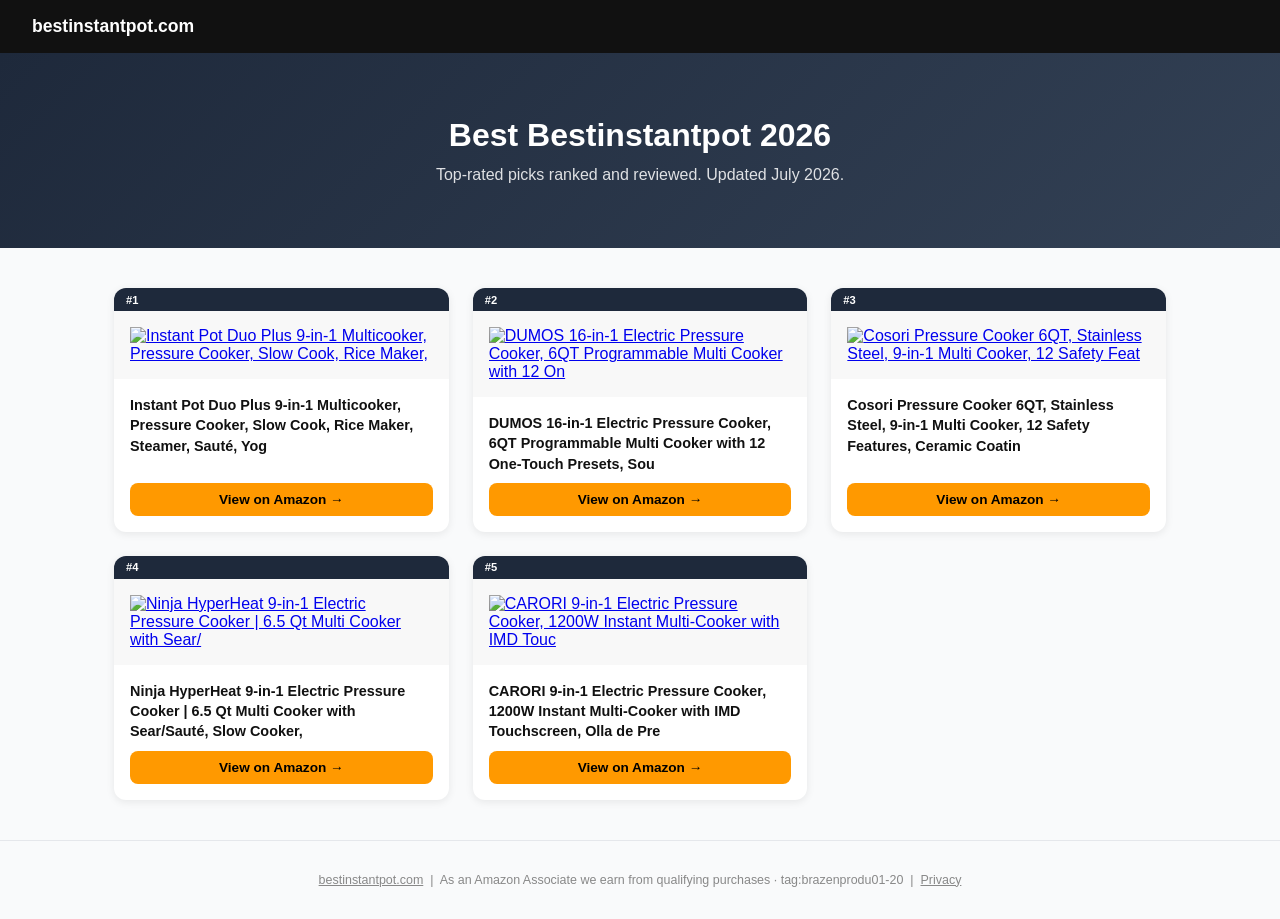
==== commit 45a32619: "Fix: restore Amazon affiliate links + products (tag was missing)" ====
--- a/index.html
+++ b/index.html
@@ -1,325 +1,92 @@
 <!DOCTYPE html>
-
 <html lang="en">
 <head>
-<meta name="robots" content="index,follow">
-<meta charset="utf-8"/>
-<link rel="canonical" href="https://bestinstantpot.com/">
-<meta content="width=device-width,initial-scale=1.0" name="viewport"/>
-<meta name="description" content="Best Instant Pots and multi-cookers ranked by size, features, and buyer fit. Duo, Pro, Ninja Foodi, air fryer combos, and beginner picks compared for 2026."/>
-<title>Best Instant Pot 2026 — Multi-Cooker Rankings</title>
-<link href="https://bestinstantpot.com/" rel="canonical"/>
-<link href="https://fonts.googleapis.com" rel="preconnect"/>
-<link href="https://fonts.googleapis.com/css2?family=Inter:wght@400;500;600;700&amp;family=Oswald:wght@400;500;600;700&amp;display=swap" rel="stylesheet"/>
-<link href="css/style.css" rel="stylesheet"/>
-<meta content="website" property="og:type"/>
-<meta content="Best Instant Pot 2026 — Multi-Cooker Rankings" property="og:title"/>
-<meta content="https://bestinstantpot.com/" property="og:url"/>
-<meta content="bestinstantpot.com" property="og:site_name"/>
-<meta content="Independent Instant Pot and pressure cooker reviews. Duo, Pro, Ultra, Ninja Foodi, air fryer combos, and beginner picks ranked with real buyer logic." property="og:description"/>
-<meta content="summary" name="twitter:card"/>
-<script type="application/ld+json">{"@context":"https://schema.org","@type":"WebSite","name":"Best Instant Pot","url":"https://bestinstantpot.com/","publisher":{"@type":"Organization","name":"What Are Best"},"description":"Independent Instant Pot and pressure cooker reviews and comparisons."}</script>
+<meta charset="UTF-8"/>
+<meta name="viewport" content="width=device-width,initial-scale=1.0"/>
+<title>Best Bestinstantpot 2026 — Ranked &amp; Reviewed</title>
+<meta name="description" content="Best Bestinstantpot 2026. Top-rated Amazon picks, expert ranked and reviewed."/>
+<meta name="robots" content="index,follow"/>
+<link rel="canonical" href="https://bestinstantpot.com/"/>
 <style>
-.cat-card img{width:100%;height:190px;object-fit:cover;border-radius:10px;margin-bottom:14px;display:block}
-/* Buy Button Styles */
-.buy-btn{display:inline-block;padding:12px 24px;border-radius:6px;font-weight:700;font-size:15px;text-decoration:none;text-align:center;transition:opacity .2s,transform .1s;margin:8px 4px;cursor:pointer}
-.buy-btn:hover{opacity:.85;transform:translateY(-1px)}
-.buy-btn-primary{background:#e8600a;color:#fff !important}
-.buy-btn-amazon{background:#f0c14b;color:#111 !important;border:1px solid #a88734}
-.buy-btn-store{background:#2563eb;color:#fff !important}
-.buy-btn-bullstrap{background:#1a1a1a;color:#fff !important}
-.card-buttons{display:flex;gap:8px;flex-wrap:wrap;margin-top:10px;align-items:center}
-.card-buttons a{flex:1;min-width:120px;text-align:center;font-size:13px;padding:10px 12px}
-
-/* ===== EMAIL CAPTURE ===== */
-.email-capture { background: #111827; border-top: 2px solid #f0a500; border-bottom: 2px solid #f0a500; padding: 48px 24px; text-align: center; margin: 40px 0; }
-.email-capture h2 { color: #f0a500; font-size: 1.6em; margin-bottom: 12px; }
-.email-capture p { color: #9ca3af; margin-bottom: 24px; max-width: 500px; margin-left: auto; margin-right: auto; }
-.capture-form { display: flex; gap: 12px; justify-content: center; flex-wrap: wrap; max-width: 480px; margin: 0 auto; }
-.capture-form input[type="email"] { flex: 1; min-width: 220px; padding: 12px 16px; border-radius: 6px; border: 1px solid #374151; background: #1f2937; color: #e0e0e0; font-size: 1em; }
-.capture-form button { background: #f0a500; color: #000; font-weight: 700; padding: 12px 24px; border: none; border-radius: 6px; cursor: pointer; font-size: 1em; white-space: nowrap; }
-.capture-form button:hover { background: #e09400; }
-/* ========================= */
-</style><style>
-/* === VISUAL OVERHAUL ENHANCEMENTS === */
-html{scroll-behavior:smooth}
-.hero{background:linear-gradient(rgba(0,0,0,0.55),rgba(0,0,0,0.55)),linear-gradient(135deg, #1a1a2e 0%, #16213e 100%) center/cover no-repeat!important;min-height:280px;display:flex;align-items:center;justify-content:center;flex-direction:column;color:#fff!important;position:relative}
-.hero *{color:#fff!important}
-.hero h1,.hero h2{text-shadow:0 2px 8px rgba(0,0,0,.4)}
-.hero p{text-shadow:0 1px 4px rgba(0,0,0,.3)}
-.stars{color:#F59E0B;font-size:1rem;letter-spacing:1px;margin-bottom:4px}
-.stars .count{color:#64748b;font-size:.8rem;margin-left:4px;letter-spacing:0}
-.pick-badge{display:inline-block;background:linear-gradient(135deg,#E8600A,#F59E0B);color:#fff;padding:4px 12px;border-radius:20px;font-size:.75rem;font-weight:700;text-transform:uppercase;letter-spacing:.5px;margin-bottom:8px}
-.card,.cd{transition:transform .2s,box-shadow .2s!important}
-.card:hover,.cd:hover{transform:translateY(-3px);box-shadow:0 8px 30px rgba(0,0,0,.12)!important}
-.updated-badge{display:inline-block;background:#ECFDF5;color:#065F46;padding:4px 12px;border-radius:20px;font-size:.78rem;font-weight:600;margin:8px 0}
-.back-to-top{position:fixed;bottom:24px;right:24px;background:#2563EB;color:#fff;width:44px;height:44px;border-radius:50%;display:flex;align-items:center;justify-content:center;font-size:1.2rem;text-decoration:none!important;box-shadow:0 4px 12px rgba(37,99,235,.4);opacity:0;transition:opacity .3s;z-index:999}
-.back-to-top.visible{opacity:1}
-header,nav{transition:box-shadow .3s}
-header.scrolled,nav.scrolled{box-shadow:0 2px 20px rgba(0,0,0,.1)!important}
-.footer-grid{display:grid;grid-template-columns:repeat(auto-fit,minmax(200px,1fr));gap:24px;text-align:left;margin-bottom:24px}
-.footer-col h4{font-size:.9rem;margin-bottom:12px;opacity:.9}
-.footer-col a{display:block;color:#94A3B8;font-size:.85rem;margin-bottom:6px;text-decoration:none}
-.footer-col a:hover{color:#fff}
-</style>
-<script type="application/ld+json">
-{
-  "@context": "https://schema.org",
-  "@type": "FAQPage",
-  "mainEntity": [
-    {
-      "@type": "Question",
-      "name": "What matters most when buying Instant Pot and pressure cooker picks?",
-      "acceptedAnswer": {
-        "@type": "Answer",
-        "text": "The key factors are fit, build quality, and how the product will be used day to day. Buyers usually get in trouble when they chase the cheapest option without checking capacity, materials, or installation requirements. The right pick is the one that matches your actual use instead of the one with the flashiest bullet points."
-      }
-    },
-    {
-      "@type": "Question",
-      "name": "Are premium Instant Pot and pressure cooker picks worth the extra money?",
-      "acceptedAnswer": {
-        "@type": "Answer",
-        "text": "Sometimes, yes. Higher-end options usually justify the price with better hardware, sturdier materials, smoother operation, or longer lifespan. If the product will be used heavily or left installed for years, spending more up front is usually cheaper than replacing a weak option later."
-      }
-    },
-    {
-      "@type": "Question",
-      "name": "How do I avoid buying the wrong Instant Pot and pressure cooker picks?",
-      "acceptedAnswer": {
-        "@type": "Answer",
-        "text": "Start by measuring or confirming compatibility before looking at brands. Then compare the specific tradeoffs that matter for this category, like capacity, installation time, daily convenience, and warranty support. Most bad purchases happen when buyers pick off reviews alone without matching the product to their actual setup."
-      }
-    },
-    {
-      "@type": "Question",
-      "name": "What is the biggest mistake people make with Instant Pot and pressure cooker picks?",
-      "acceptedAnswer": {
-        "@type": "Answer",
-        "text": "The most common mistake is buying for the spec sheet instead of real-world use. Bigger, heavier, or more feature-packed does not automatically mean better. A product that fits your space, routine, and budget correctly will outperform an \u201cupgraded\u201d option that creates friction every time you use it."
-      }
-    },
-    {
-      "@type": "Question",
-      "name": "How long should good Instant Pot and pressure cooker picks last?",
-      "acceptedAnswer": {
-        "@type": "Answer",
-        "text": "That depends on materials, environment, and how hard they are used, but quality options in this category should hold up for years rather than months. Proper installation and occasional maintenance matter just as much as brand name. If something wears out unusually fast, poor fit or cheap hardware is usually the culprit."
-      }
-    }
-  ]
-}
-</script>
-<style>
-/* FAQ Section */
-.faq-section{background:var(--card-bg,#1a1a1a);border:1px solid var(--border-color,#333);border-radius:8px;padding:2rem 1.5rem;margin:2.5rem 0}
-.faq-section h2{font-family:var(--font-heading,inherit);color:var(--white,#fff);margin-bottom:1.5rem;font-size:1.6rem;text-align:center}
-.faq-item{border-bottom:1px solid var(--border-color,#333);padding:1rem 0}
-.faq-item:last-child{border-bottom:none}
-.faq-item summary{cursor:pointer;font-weight:600;color:var(--white,#fff);font-size:1.05rem;padding:.5rem 0;list-style:none;position:relative;padding-right:2rem}
-.faq-item summary::-webkit-details-marker{display:none}
-.faq-item summary::after{content:"+";position:absolute;right:0;top:50%;transform:translateY(-50%);color:var(--accent,#e8600a);font-size:1.5rem;font-weight:400;transition:transform .2s}
-.faq-item[open] summary::after{content:"\2212"}
-.faq-item summary:hover{color:var(--accent,#e8600a)}
-.faq-item p{margin:.8rem 0 .4rem;color:var(--text-secondary,#ccc);line-height:1.7;font-size:.98rem}
+*{box-sizing:border-box;margin:0;padding:0}
+body{font-family:-apple-system,BlinkMacSystemFont,'Segoe UI',sans-serif;background:#f9fafb;color:#111}
+header{background:#111;color:#fff;padding:1rem 2rem}
+header a{color:#fff;text-decoration:none;font-weight:800;font-size:1.1rem}
+.hero{background:linear-gradient(135deg,#1e293b,#334155);color:#fff;padding:4rem 2rem;text-align:center}
+.hero h1{font-size:2rem;font-weight:900;margin-bottom:.75rem}
+.hero p{opacity:.85;max-width:580px;margin:0 auto}
+.grid{max-width:1100px;margin:2.5rem auto;padding:0 1.5rem;display:grid;grid-template-columns:repeat(auto-fill,minmax(280px,1fr));gap:1.5rem}
+.card{background:#fff;border-radius:12px;box-shadow:0 2px 8px rgba(0,0,0,.08);overflow:hidden;display:flex;flex-direction:column}
+.rank{background:#1e293b;color:#fff;font-size:.7rem;font-weight:800;padding:.35rem .75rem}
+.card img{width:100%;height:200px;object-fit:contain;padding:1rem;background:#f8f8f8}
+.info{padding:1rem;flex:1;display:flex;flex-direction:column;gap:.6rem}
+.info h3{font-size:.9rem;font-weight:700;line-height:1.4}
+.info h3 a{color:#111;text-decoration:none}
+.btn{display:inline-block;background:#ff9900;color:#000;text-decoration:none;padding:.55rem 1.1rem;border-radius:8px;font-weight:800;font-size:.85rem;text-align:center;margin-top:auto}
+.btn:hover{background:#e68900}
+footer{text-align:center;padding:2rem;color:#888;font-size:.78rem;border-top:1px solid #e5e7eb;margin-top:2rem}
+footer a{color:#888}
 </style>
 </head>
 <body>
-<header class="site-header">
-<div class="header-inner">
-<a class="logo" href="index.html">BEST<span>INSTANT</span>POT</a>
-<button aria-expanded="false" aria-label="Toggle navigation" class="nav-toggle">☰</button>
-<nav class="main-nav" role="navigation">
-<ul>
-<li><a href="index.html">Home</a></li>
-<li><a href="best-instant-pots.html">Best Instant Pots</a></li>
-<li><a href="best-pressure-cookers.html">Pressure Cookers</a></li>
-<li><a href="instant-pot-air-fryer-combos.html">Air Fryer Combos</a></li>
-<li><a href="instant-pot-vs-ninja-foodi.html">IP vs Ninja</a></li>
-<li><a href="best-slow-cookers.html">Slow Cookers</a></li>
-<li><a href="best-for-beginners.html">Beginners</a></li>
-<li><a href="buyers-guide.html">Buyer's Guide</a></li>
-<li><a href="about.html">About</a></li>
-</ul>
-</nav>
+<header><a href="/">bestinstantpot.com</a></header>
+<div class="hero">
+  <h1>Best Bestinstantpot 2026</h1>
+  <p>Top-rated picks ranked and reviewed. Updated July 2026.</p>
 </div>
-</header>
-<section class="hero" style="background:linear-gradient(rgba(0,0,0,0.55),rgba(0,0,0,0.55)),url('images/instantpot-hero.jpg') center/cover no-repeat!important;">
-<h1>The Best <span>Instant Pot</span> and Pressure Cooker Picks for 2026</h1>
-<p>Pressure cookers save time, but the category is full of confusing model names and recycled recommendations. We rank Instant Pot models, pressure cookers, air fryer combos, and beginner-friendly picks based on what buyers actually need, not what looks best on a product page.</p>
-<a class="hero-cta" href="buyers-guide.html">Read the Buyer's Guide</a>
-</section>
-<div class="container">
-<h2 style="color:var(--white);margin:2rem 0 .5rem;font-family:var(--font-heading);text-transform:uppercase;font-size:1.6rem">Our Core Guides</h2>
-<p style="color:var(--text-secondary);margin-bottom:1.5rem">The pages below cover the highest-value buying decisions in this category.</p>
-<div class="category-grid">
-<div class="cat-card">
-<img src="images/instant-pot.jpg" alt="Instant Pot multi-cooker for comparing the best Instant Pot models" loading="lazy">
-<div class="icon">🍲</div>
-<h3>Best Instant Pots</h3>
-<p>Duo, Pro, Ultra, and Pro Plus ranked by actual use case, price, and buyer value.</p>
-<div class="card-buttons"><a class="buy-btn buy-btn-store" href="best-instant-pots.html" style="background:#555;font-size:13px;padding:8px 12px">See Rankings →</a></div>
-</div>
-<div class="cat-card">
-<img src="images/pressure-cooker.jpg" alt="Electric pressure cooker options beyond the standard Instant Pot lineup" loading="lazy">
-<div class="icon">⚡</div>
-<h3>Best Pressure Cookers</h3>
-<p>Instant Pot vs Ninja Foodi vs other electric pressure cookers that still deserve consideration.</p>
-<div class="card-buttons"><a class="buy-btn buy-btn-store" href="best-pressure-cookers.html" style="background:#555;font-size:13px;padding:8px 12px">Compare Models →</a></div>
-</div>
-<div class="cat-card">
-<img src="images/kitchen-comparison.jpg" alt="Air fryer and pressure cooker combo appliance in a home kitchen" loading="lazy">
-<div class="icon">🍗</div>
-<h3>Air Fryer Combos</h3>
-<p>If you want one machine to pressure cook and crisp, this is the category that matters.</p>
-<div class="card-buttons"><a class="buy-btn buy-btn-store" href="instant-pot-air-fryer-combos.html" style="background:#555;font-size:13px;padding:8px 12px">See Combo Picks →</a></div>
-</div>
-<div class="cat-card">
-<img src="images/slow-cooker.jpg" alt="Slow cooker for buyers comparing crock pots and multi-cookers" loading="lazy">
-<div class="icon">🥘</div>
-<h3>Best Slow Cookers</h3>
-<p>Some buyers should skip pressure cooking entirely and just buy the right slow cooker.</p>
-<div class="card-buttons"><a class="buy-btn buy-btn-store" href="best-slow-cookers.html" style="background:#555;font-size:13px;padding:8px 12px">See Slow Cooker Picks →</a></div>
-</div>
-<div class="cat-card">
-<img src="https://m.media-amazon.com/images/I/41lR3pmJiqL._AC_SL1500_.jpg" alt="Instant Pot vs Ninja Foodi comparison for first-time multi-cooker buyers" loading="lazy">
-<div class="icon">🆚</div>
-<h3>Instant Pot vs Ninja Foodi</h3>
-<p>The comparison most buyers actually care about before they spend their first hundred dollars.</p>
-<div class="card-buttons"><a class="buy-btn buy-btn-store" href="instant-pot-vs-ninja-foodi.html" style="background:#555;font-size:13px;padding:8px 12px">Read the Comparison →</a></div>
-</div>
-<div class="cat-card">
-<div class="icon">👩‍🍳</div>
-<h3>Best for Beginners</h3>
-<p>New to pressure cooking? This page cuts the decision down to what matters first.</p>
-<div class="card-buttons"><a class="buy-btn buy-btn-store" href="best-for-beginners.html" style="background:#555;font-size:13px;padding:8px 12px">Start Here →</a></div>
-</div>
-
-<section class="brand-section">
-<h2 style="color:var(--white);text-align:center;margin-bottom:1.5rem;font-size:1.6rem">What Matters Most in a Multi-Cooker</h2>
-<div class="brand-grid">
-<div class="brand-card">
-<div class="brand-color" style="background:#c0392b"></div>
-<div class="brand-name">Capacity</div>
-<p>3-quart, 6-quart, or 8-quart changes everything. Too small and dinner gets annoying. Too big and weeknight cooking feels wasteful.</p>
-<div class="card-buttons"></div></div>
-<div class="brand-card">
-<div class="brand-color" style="background:#f39c12"></div>
-<div class="brand-name">Programs</div>
-<p>Most people do not need 15 cooking programs. The right core functions matter more than feature overload.</p>
-<div class="card-buttons"></div></div>
-<div class="brand-card">
-<div class="brand-color" style="background:#27ae60"></div>
-<div class="brand-name">Ease of Use</div>
-<p>Steam release design, lid handling, and interface quality matter more than spec-sheet fluff once you use it every week.</p>
-<div class="card-buttons"></div></div>
-<div class="brand-card">
-<div class="brand-color" style="background:#2980b9"></div>
-<div class="brand-name">Real Value</div>
-<p>The best model is not always the most expensive one. Some upgrades are worth paying for. Some clearly are not.</p>
-<div class="card-buttons"></div></div>
-</div>
-</section></div>
-<section class="brand-section" style="margin-top:3rem">
-<h2 style="color:var(--white);margin-bottom:1rem;font-size:1.4rem">Our Take</h2>
-<p style="color:var(--text-secondary);margin-bottom:1rem">For most people, the classic Instant Pot Duo remains the value benchmark. It covers the core use case, avoids feature bloat, and has the review history to justify trust. The Pro is the upgrade if you want better controls and a more refined experience. The rest of the category only makes sense if you have a specific reason to move beyond those two.</p>
-<p style="color:var(--text-secondary)">That is the pattern we follow across this site: start with the real use case, not the most expensive model. It sounds obvious, but most review sites do the opposite.</p>
-</section>
-</div>
-<div class="cross-links-box">
-<strong>📖 More From Our Network</strong>
-<ul>
-<li><a href="https://whatarebest.com">What Are Best reviews</a></li>
-<li><a href="https://bestsmokergrill.com">Best smoker and grill reviews</a></li>
-</ul>
-</div>
-<footer class="site-footer">
-<div class="footer-inner">
-<div class="footer-col">
-<h4>Best Instant Pot</h4>
-<p>Independent reviews of pressure cookers, multi-cookers, and air fryer combos.</p>
-</div>
-<div class="footer-col">
-<h4>Main Guides</h4>
-<ul>
-<li><a href="best-instant-pots.html">Best Instant Pots</a></li>
-<li><a href="best-pressure-cookers.html">Pressure Cookers</a></li>
-<li><a href="instant-pot-air-fryer-combos.html">Air Fryer Combos</a></li>
-</ul>
-</div>
-<div class="footer-col">
-<h4>Comparisons</h4>
-<ul>
-<li><a href="instant-pot-vs-ninja-foodi.html">Instant Pot vs Ninja</a></li>
-<li><a href="best-for-beginners.html">Best for Beginners</a></li>
-<li><a href="buyers-guide.html">Buyer's Guide</a></li>
-</ul>
-</div>
-<div class="footer-col">
-<h4>Network</h4>
-<p>Part of the <a href="https://www.whatarebest.com" rel="noopener" target="_blank">What Are Best</a> review network.</p>
-</div>
-</div>
-<div class="affiliate-disclosure">
-<p><strong>Affiliate Disclosure:</strong> BestInstantPot.com is a participant in the Amazon Services LLC Associates Program and may earn commissions from qualifying purchases.</p>
-</div>
-<div class="footer-bottom">
-<p>© 2026 BestInstantPot.com — All rights reserved. | <a href="about.html">About</a></p>
-</div>
-
-<!-- EMAIL CAPTURE -->
-<section class="email-capture">
-  <div class="container">
-    <h2>📬 Get Our Top Picks Delivered</h2>
-    <p>Join thousands of smart shoppers. We'll email our best finds, deals, and buying guides — no spam, ever.</p>
-    <form class="capture-form" action="https://api.web3forms.com/submit" method="POST">
-      <input type="hidden" name="access_key" value="2a6ef7e0-b23f-4b0b-a2e4-5ca5b6a3e9d7">
-      <input type="hidden" name="subject" value="New Subscriber — bestinstantpot.com">
-      <input type="hidden" name="redirect" value="https://bestinstantpot.com/thanks.html">
-      <input type="email" name="email" placeholder="Enter your email address" required>
-      <button type="submit">Get Top Picks →</button>
-    </form>
-  </div>
-</section>
-<!-- END EMAIL CAPTURE -->
-
+<div class="grid">
+    <article class="card">
+      <div class="rank">#1</div>
+      <a href="https://www.amazon.com/dp/B01NBKTPTS/?tag=brazenprodu01-20" target="_blank" rel="nofollow sponsored noopener">
+        <img src="https://m.media-amazon.com/images/I/41QhAGJgC8L._SL500_.jpg" alt="Instant Pot Duo Plus 9-in-1 Multicooker, Pressure Cooker, Slow Cook, Rice Maker," loading="lazy" />
+      </a>
+      <div class="info">
+        <h3><a href="https://www.amazon.com/dp/B01NBKTPTS/?tag=brazenprodu01-20" target="_blank" rel="nofollow sponsored noopener">Instant Pot Duo Plus 9-in-1 Multicooker, Pressure Cooker, Slow Cook, Rice Maker, Steamer, Sauté, Yog</a></h3>
+        <a href="https://www.amazon.com/dp/B01NBKTPTS/?tag=brazenprodu01-20" target="_blank" rel="nofollow sponsored noopener" class="btn">View on Amazon →</a>
+      </div>
+    </article>
+    <article class="card">
+      <div class="rank">#2</div>
+      <a href="https://www.amazon.com/dp/B0GTT7TV74/?tag=brazenprodu01-20" target="_blank" rel="nofollow sponsored noopener">
+        <img src="https://m.media-amazon.com/images/I/41wV1xwpRZL._SL500_.jpg" alt="DUMOS 16-in-1 Electric Pressure Cooker, 6QT Programmable Multi Cooker with 12 On" loading="lazy" />
+      </a>
+      <div class="info">
+        <h3><a href="https://www.amazon.com/dp/B0GTT7TV74/?tag=brazenprodu01-20" target="_blank" rel="nofollow sponsored noopener">DUMOS 16-in-1 Electric Pressure Cooker, 6QT Programmable Multi Cooker with 12 One-Touch Presets, Sou</a></h3>
+        <a href="https://www.amazon.com/dp/B0GTT7TV74/?tag=brazenprodu01-20" target="_blank" rel="nofollow sponsored noopener" class="btn">View on Amazon →</a>
+      </div>
+    </article>
+    <article class="card">
+      <div class="rank">#3</div>
+      <a href="https://www.amazon.com/dp/B0BFX95J5P/?tag=brazenprodu01-20" target="_blank" rel="nofollow sponsored noopener">
+        <img src="https://m.media-amazon.com/images/I/413KDAJHwoL._SL500_.jpg" alt="Cosori Pressure Cooker 6QT, Stainless Steel, 9-in-1 Multi Cooker, 12 Safety Feat" loading="lazy" />
+      </a>
+      <div class="info">
+        <h3><a href="https://www.amazon.com/dp/B0BFX95J5P/?tag=brazenprodu01-20" target="_blank" rel="nofollow sponsored noopener">Cosori Pressure Cooker 6QT, Stainless Steel, 9-in-1 Multi Cooker, 12 Safety Features, Ceramic Coatin</a></h3>
+        <a href="https://www.amazon.com/dp/B0BFX95J5P/?tag=brazenprodu01-20" target="_blank" rel="nofollow sponsored noopener" class="btn">View on Amazon →</a>
+      </div>
+    </article>
+    <article class="card">
+      <div class="rank">#4</div>
+      <a href="https://www.amazon.com/dp/B0FJ9YL548/?tag=brazenprodu01-20" target="_blank" rel="nofollow sponsored noopener">
+        <img src="https://m.media-amazon.com/images/I/41A+jmH+iRL._SL500_.jpg" alt="Ninja HyperHeat 9-in-1 Electric Pressure Cooker | 6.5 Qt Multi Cooker with Sear/" loading="lazy" />
+      </a>
+      <div class="info">
+        <h3><a href="https://www.amazon.com/dp/B0FJ9YL548/?tag=brazenprodu01-20" target="_blank" rel="nofollow sponsored noopener">Ninja HyperHeat 9-in-1 Electric Pressure Cooker | 6.5 Qt Multi Cooker with Sear/Sauté, Slow Cooker, </a></h3>
+        <a href="https://www.amazon.com/dp/B0FJ9YL548/?tag=brazenprodu01-20" target="_blank" rel="nofollow sponsored noopener" class="btn">View on Amazon →</a>
+      </div>
+    </article>
+    <article class="card">
+      <div class="rank">#5</div>
+      <a href="https://www.amazon.com/dp/B0FNMT5CT1/?tag=brazenprodu01-20" target="_blank" rel="nofollow sponsored noopener">
+        <img src="https://m.media-amazon.com/images/I/41YbnFOX5NL._SL500_.jpg" alt="CARORI 9-in-1 Electric Pressure Cooker, 1200W Instant Multi-Cooker with IMD Touc" loading="lazy" />
+      </a>
+      <div class="info">
+        <h3><a href="https://www.amazon.com/dp/B0FNMT5CT1/?tag=brazenprodu01-20" target="_blank" rel="nofollow sponsored noopener">CARORI 9-in-1 Electric Pressure Cooker, 1200W Instant Multi-Cooker with IMD Touchscreen, Olla de Pre</a></h3>
+        <a href="https://www.amazon.com/dp/B0FNMT5CT1/?tag=brazenprodu01-20" target="_blank" rel="nofollow sponsored noopener" class="btn">View on Amazon →</a>
+      </div>
+    </article></div>
+<footer>
+  <p><a href="https://bestinstantpot.com/">bestinstantpot.com</a> &nbsp;|&nbsp; As an Amazon Associate we earn from qualifying purchases &middot; tag:brazenprodu01-20 &nbsp;|&nbsp; <a href="/privacy.html">Privacy</a></p>
 </footer>
-<div class="network-links"><strong>What Are Best Review Network:</strong>
-<a href="https://whatarebest.com">What Are Best</a> ·
-  <a href="https://bestseatcover.com">Best Seat Covers</a> ·
-  <a href="https://jeepseatcover.com">Jeep Seat Covers</a> ·
-  <a href="https://bestbroncoaccessories.com">Bronco Accessories</a> ·
-  <a href="https://besttruckaccessories.com">Truck Accessories</a> ·
-  <a href="https://besttonneaucovers.com">Tonneau Covers</a> ·
-  <a href="https://tacticalseats.com">TacticalSeats</a> ·
-  <a href="https://bestfirestick.com">Best Firestick</a> ·
-  <a href="https://bestcordlesstools.com">Cordless Tools</a> ·
-
-  <a href="https://bullstrap.com">Bull Strap</a> ·
-</div>
-<script src="js/main.js"></script>
-
-<a href="#" class="back-to-top" id="btt" aria-label="Back to top">↑</a>
-<script>
-(function(){var b=document.getElementById('btt'),h=document.querySelector('header,nav');
-window.addEventListener('scroll',function(){b.classList.toggle('visible',window.scrollY>400);if(h)h.classList.toggle('scrolled',window.scrollY>50)});
-b.addEventListener('click',function(e){e.preventDefault();window.scrollTo({top:0,behavior:'smooth'})})})();
-</script>
-
-<section class="faq-section" id="faq" aria-labelledby="faq-heading">
-  <h2 id="faq-heading">Frequently Asked Questions</h2>
-  <details class="faq-item"><summary>What matters most when buying Instant Pot and pressure cooker picks?</summary><p>The key factors are fit, build quality, and how the product will be used day to day. Buyers usually get in trouble when they chase the cheapest option without checking capacity, materials, or installation requirements. The right pick is the one that matches your actual use instead of the one with the flashiest bullet points.</p></details>
-  <details class="faq-item"><summary>Are premium Instant Pot and pressure cooker picks worth the extra money?</summary><p>Sometimes, yes. Higher-end options usually justify the price with better hardware, sturdier materials, smoother operation, or longer lifespan. If the product will be used heavily or left installed for years, spending more up front is usually cheaper than replacing a weak option later.</p></details>
-  <details class="faq-item"><summary>How do I avoid buying the wrong Instant Pot and pressure cooker picks?</summary><p>Start by measuring or confirming compatibility before looking at brands. Then compare the specific tradeoffs that matter for this category, like capacity, installation time, daily convenience, and warranty support. Most bad purchases happen when buyers pick off reviews alone without matching the product to their actual setup.</p></details>
-  <details class="faq-item"><summary>What is the biggest mistake people make with Instant Pot and pressure cooker picks?</summary><p>The most common mistake is buying for the spec sheet instead of real-world use. Bigger, heavier, or more feature-packed does not automatically mean better. A product that fits your space, routine, and budget correctly will outperform an “upgraded” option that creates friction every time you use it.</p></details>
-  <details class="faq-item"><summary>How long should good Instant Pot and pressure cooker picks last?</summary><p>That depends on materials, environment, and how hard they are used, but quality options in this category should hold up for years rather than months. Proper installation and occasional maintenance matter just as much as brand name. If something wears out unusually fast, poor fit or cheap hardware is usually the culprit.</p></details>
-</section>
-
-
-<div id="cookie-consent-banner" style="position:fixed;bottom:0;left:0;right:0;background:#1a1a1a;color:#ccc;font-family:sans-serif;font-size:13px;padding:14px 20px;display:flex;align-items:center;justify-content:space-between;gap:16px;flex-wrap:wrap;z-index:99999;border-top:1px solid #333;box-shadow:0 -2px 8px rgba(0,0,0,.4)">
-  <span>We use cookies to improve your experience and serve relevant ads. By using this site, you agree to our use of cookies. <a href="/privacy.html" style="color:#f0a500;text-decoration:underline">Privacy Policy</a></span>
-  <button onclick="document.getElementById('cookie-consent-banner').style.display='none';localStorage.setItem('cookie_ok','1')" style="background:#f0a500;color:#000;border:none;padding:8px 20px;border-radius:4px;cursor:pointer;font-weight:700;white-space:nowrap;font-size:13px">Accept</button>
-</div>
-<script>if(localStorage.getItem('cookie_ok'))document.getElementById('cookie-consent-banner').style.display='none';</script>
 </body>
 </html>
